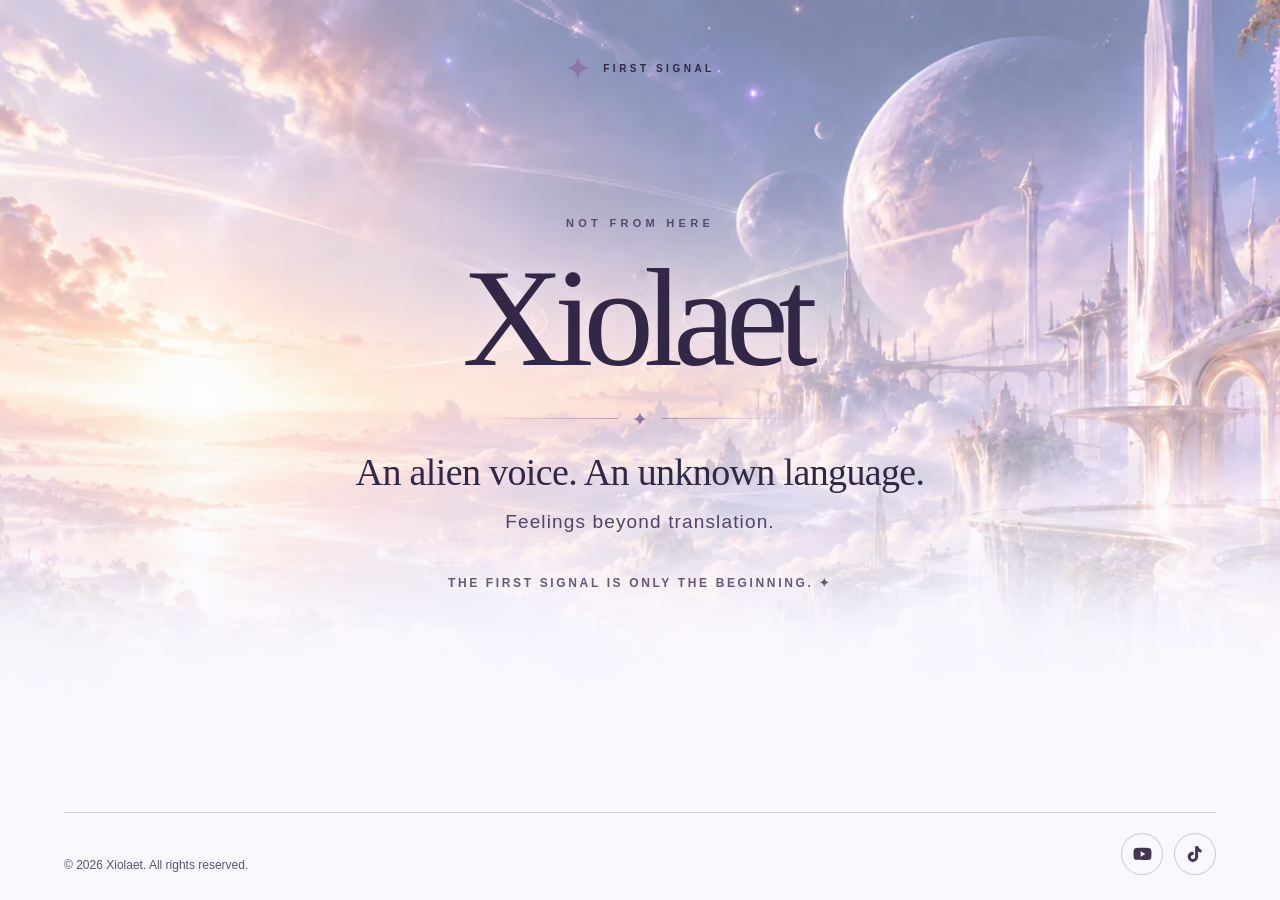
==== index.html @ f394c180 "splash" ====
<!doctype html>
<html lang="en">
<head>
  <meta charset="utf-8">
  <meta name="viewport" content="width=device-width, initial-scale=1">
  <meta name="theme-color" content="#faf8ff">
  <meta name="color-scheme" content="light">
  <meta name="robots" content="index,follow,max-image-preview:large">
  <title>Xiolaet — An Alien Voice. An Unknown Language.</title>
  <meta name="description" content="Xiolaet. An alien voice. An unknown language. Feelings beyond translation. The first signal is only the beginning.">
  <link rel="canonical" href="https://xiolaet.com/">
  <link rel="icon" href="./favicon.svg" type="image/svg+xml">
  <link rel="preload" href="./assets/xiolaet-atmosphere.webp" as="image" type="image/webp">
  <meta property="og:type" content="website">
  <meta property="og:locale" content="en_US">
  <meta property="og:site_name" content="Xiolaet">
  <meta property="og:title" content="Xiolaet — An Alien Voice. An Unknown Language.">
  <meta property="og:description" content="Feelings beyond translation. The first signal is only the beginning.">
  <meta property="og:url" content="https://xiolaet.com/">
  <meta property="og:image" content="https://xiolaet.com/assets/xiolaet-social-cover.jpg">
  <meta property="og:image:alt" content="Xiolaet name over an airy lavender and pearl sky">
  <meta name="twitter:card" content="summary_large_image">
  <meta name="twitter:title" content="Xiolaet — An Alien Voice. An Unknown Language.">
  <meta name="twitter:description" content="Feelings beyond translation. The first signal is only the beginning.">
  <meta name="twitter:image" content="https://xiolaet.com/assets/xiolaet-social-cover.jpg">
  <script type="application/ld+json">{"@context":"https://schema.org","@type":"WebSite","name":"Xiolaet","url":"https://xiolaet.com/","inLanguage":"en"}</script>
  <style>
    :root{--ink:#302844;--muted:#5c536e;--lilac:#a99acb;--pearl:#faf8ff;--line:rgba(78,63,109,.22)}
    *,*::before,*::after{box-sizing:border-box}
    html{min-height:100%;background:var(--pearl)}
    body{margin:0;min-height:100svh;color:var(--ink);background:var(--pearl);font-family:Inter,ui-sans-serif,-apple-system,BlinkMacSystemFont,"Segoe UI",sans-serif;-webkit-font-smoothing:antialiased}
    .atmosphere{position:fixed;z-index:0;inset:0;pointer-events:none;background-image:linear-gradient(180deg,rgba(250,248,255,.15) 0%,rgba(250,248,255,.12) 22%,rgba(250,248,255,.34) 45%,rgba(250,248,255,.88) 73%,#faf8ff 100%),url('./assets/xiolaet-atmosphere.webp');background-repeat:no-repeat;background-position:center,center 34%;background-size:cover;}
    .shell{isolation:isolate;position:relative;z-index:1;min-height:100svh;display:flex;flex-direction:column;padding:clamp(26px,4vw,58px) clamp(22px,5vw,82px) 25px}
    .top{display:flex;align-items:center;justify-content:center;min-height:34px}
    .seal{display:flex;align-items:center;gap:12px;color:var(--ink);font-size:10px;letter-spacing:.35em;text-transform:uppercase;font-weight:600}
    .seal svg{width:26px;height:26px;flex:none}
    main{flex:1;display:flex;align-items:center;justify-content:center;text-align:center;padding:36px 0 90px}
    .content{max-width:980px;transform:translateY(-2vh);animation:appear 1.3s both cubic-bezier(.2,.8,.2,1)}
    .eyebrow{margin:0 0 22px;font-weight:600;font-size:11px;letter-spacing:.39em;text-transform:uppercase;color:#55496e}
    h1{font-family:"Baskerville","Iowan Old Style","Palatino Linotype",Palatino,Georgia,serif;font-weight:400;font-size:clamp(70px,11vw,165px);letter-spacing:-.07em;line-height:.95;margin:0 0 27px;padding-right:.07em;color:#322746;text-shadow:0 2px 24px rgba(250,248,255,.45)}
    .rule{display:flex;justify-content:center;align-items:center;gap:15px;margin:0 auto 23px;color:#8d76a8}
    .rule::before,.rule::after{content:"";height:1px;width:clamp(54px,11vw,150px);background:linear-gradient(90deg,transparent,rgba(98,75,126,.44))}
    .rule::after{transform:rotate(180deg)}
    .rule svg{height:14px;width:14px}
    .lead{font-family:"Baskerville","Iowan Old Style",Georgia,serif;font-size:clamp(23px,3vw,38px);font-weight:400;line-height:1.25;letter-spacing:-.017em;margin:0 0 11px}
    .second{font-size:clamp(14px,1.6vw,19px);line-height:1.6;letter-spacing:.06em;margin:0;color:#504363}
    .soon{margin:39px 0 0;font-size:12px;letter-spacing:.22em;text-transform:uppercase;color:#655878;font-weight:600}
    .footer{display:flex;gap:16px;justify-content:space-between;align-items:end;color:var(--muted);font-size:12px;border-top:1px solid var(--line);padding:20px 0 0}
    .footer p{margin:0;line-height:1.6}
    .socials{display:flex;gap:11px;align-items:center}
    .socials a{display:inline-flex;align-items:center;justify-content:center;width:42px;height:42px;border-radius:50%;border:1px solid rgba(77,63,103,.27);background:rgba(250,248,255,.46);color:#453752;text-decoration:none;transition:background .2s ease,transform .2s ease,border-color .2s ease}
    .socials a:hover{background:#fff;transform:translateY(-3px);border-color:#8d76a8}
    .socials a:focus-visible{outline:3px solid #6f5ca0;outline-offset:4px}
    .socials svg{width:18px;height:18px;fill:currentColor}
    .socials .yt svg{width:19px}
    @keyframes appear{from{opacity:0;transform:translateY(calc(-2vh + 16px))}to{opacity:1;transform:translateY(-2vh)}}
    @media(max-width:650px){.shell{padding:23px 21px 25px}.atmosphere{background-position:center,54% 38%}.top{justify-content:center}.content{transform:translateY(-3vh)}main{padding:24px 0 35px}.eyebrow{font-size:10px;letter-spacing:.24em}.lead{max-width:340px;margin-left:auto;margin-right:auto}.second{max-width:300px;margin-left:auto;margin-right:auto}.footer{flex-direction:column;align-items:center;gap:18px;text-align:center}.footer p{font-size:11px}.soon{letter-spacing:.14em}}
    @media(max-width:370px){h1{font-size:64px}.seal{letter-spacing:.21em}}
    @media(prefers-reduced-motion:reduce){*,*::before,*::after{scroll-behavior:auto!important;animation:none!important;transition:none!important}.content{transform:none}}
  </style>
</head>
<body>
  <div class="atmosphere" aria-hidden="true"></div>
  <div class="shell">
    <header class="top">
      <div class="seal" aria-label="Xiolaet — first signal">
        <svg aria-hidden="true" viewBox="0 0 32 32" fill="none"><path d="M16 1C16.9 10 22 15 31 16c-9 1-14.1 6-15 15C15.1 22 10 17 1 16 10 15 15.1 10 16 1Z" fill="#8A77AA"/></svg>
        First signal
      </div>
    </header>
    <main id="main">
      <div class="content">
        <p class="eyebrow">Not from here</p>
        <h1>Xiolaet</h1>
        <div class="rule" aria-hidden="true">
          <svg viewBox="0 0 16 16" fill="none"><path d="M8 0c.5 4.5 3.5 7.5 8 8-4.5.5-7.5 3.5-8 8-.5-4.5-3.5-7.5-8-8C4.5 7.5 7.5 4.5 8 0Z" fill="currentColor"/></svg>
        </div>
        <p class="lead">An alien voice. An unknown language.</p>
        <p class="second">Feelings beyond translation.</p>
        <p class="soon">The first signal is only the beginning. ✦</p>
      </div>
    </main>
    <footer class="footer">
      <p>© <span id="year">2026</span> Xiolaet. All rights reserved.</p>
      <nav class="socials" aria-label="Official social profiles">
        <a class="yt" href="https://www.youtube.com/@xiolaet" rel="noopener noreferrer" target="_blank" aria-label="Xiolaet on YouTube" title="YouTube">
          <svg aria-hidden="true" viewBox="0 0 24 24"><path d="M23.5 6.3a3 3 0 0 0-2.1-2.1C19.5 3.7 12 3.7 12 3.7s-7.5 0-9.4.5A3 3 0 0 0 .5 6.3 31 31 0 0 0 0 12a31 31 0 0 0 .5 5.7 3 3 0 0 0 2.1 2.1c1.9.5 9.4.5 9.4.5s7.5 0 9.4-.5a3 3 0 0 0 2.1-2.1A31 31 0 0 0 24 12a31 31 0 0 0-.5-5.7ZM9.6 15.6V8.4l6.2 3.6-6.2 3.6Z"/></svg>
        </a>
        <a href="https://www.tiktok.com/@xiolaet_music" rel="noopener noreferrer" target="_blank" aria-label="Xiolaet on TikTok" title="TikTok">
          <svg aria-hidden="true" viewBox="0 0 24 24"><path d="M16.6 1.5c.2 2.6 1.7 4.2 4.1 4.4v4.1c-1.7.1-3.2-.4-4.5-1.3v6.4c0 4.6-3 7.4-7.1 7.4-3.9 0-6.8-2.9-6.8-6.7 0-4.4 3.8-7.2 8-6.6v4.2c-1.8-.5-3.8.5-3.8 2.5 0 1.7 1.2 2.8 2.8 2.8 1.7 0 2.8-1.2 2.8-3V1.5h4.5Z"/></svg>
        </a>
      </nav>
    </footer>
  </div>
  <script>document.getElementById('year').textContent = new Date().getFullYear();</script>
</body>
</html>
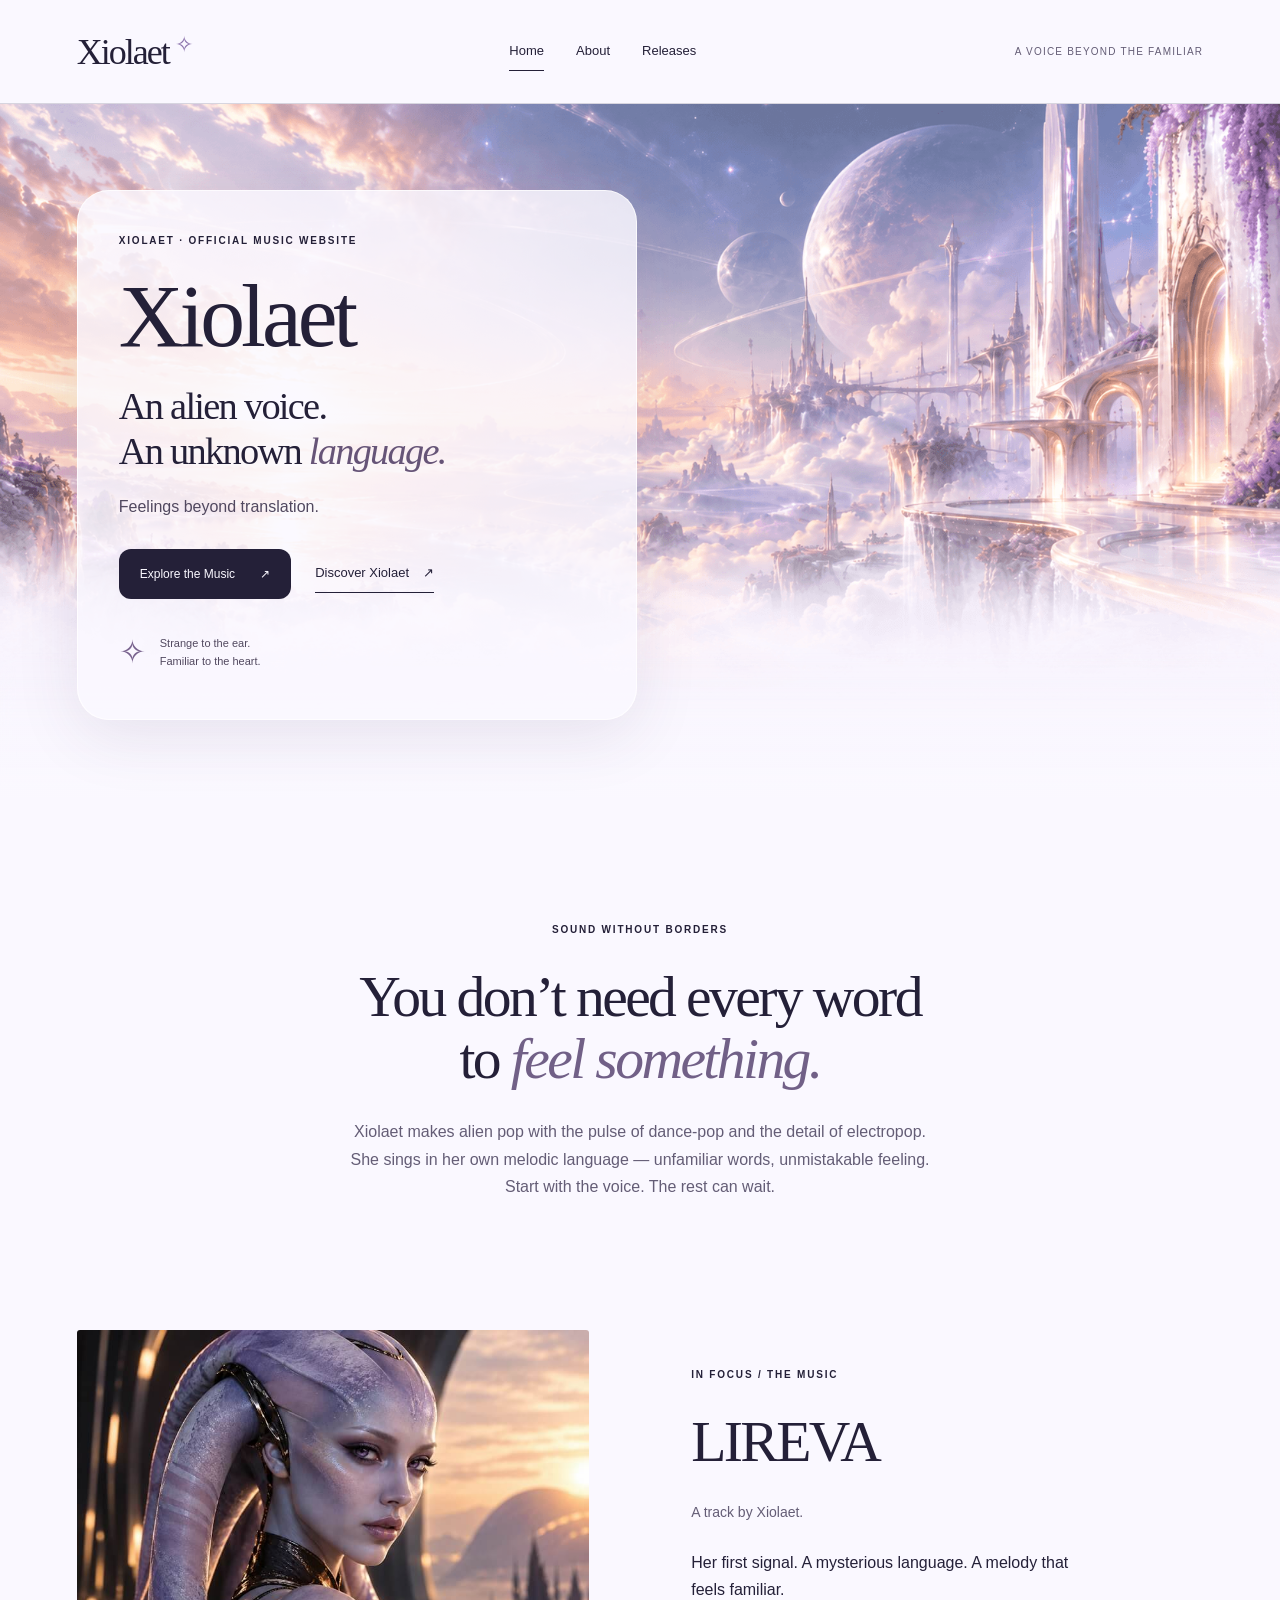
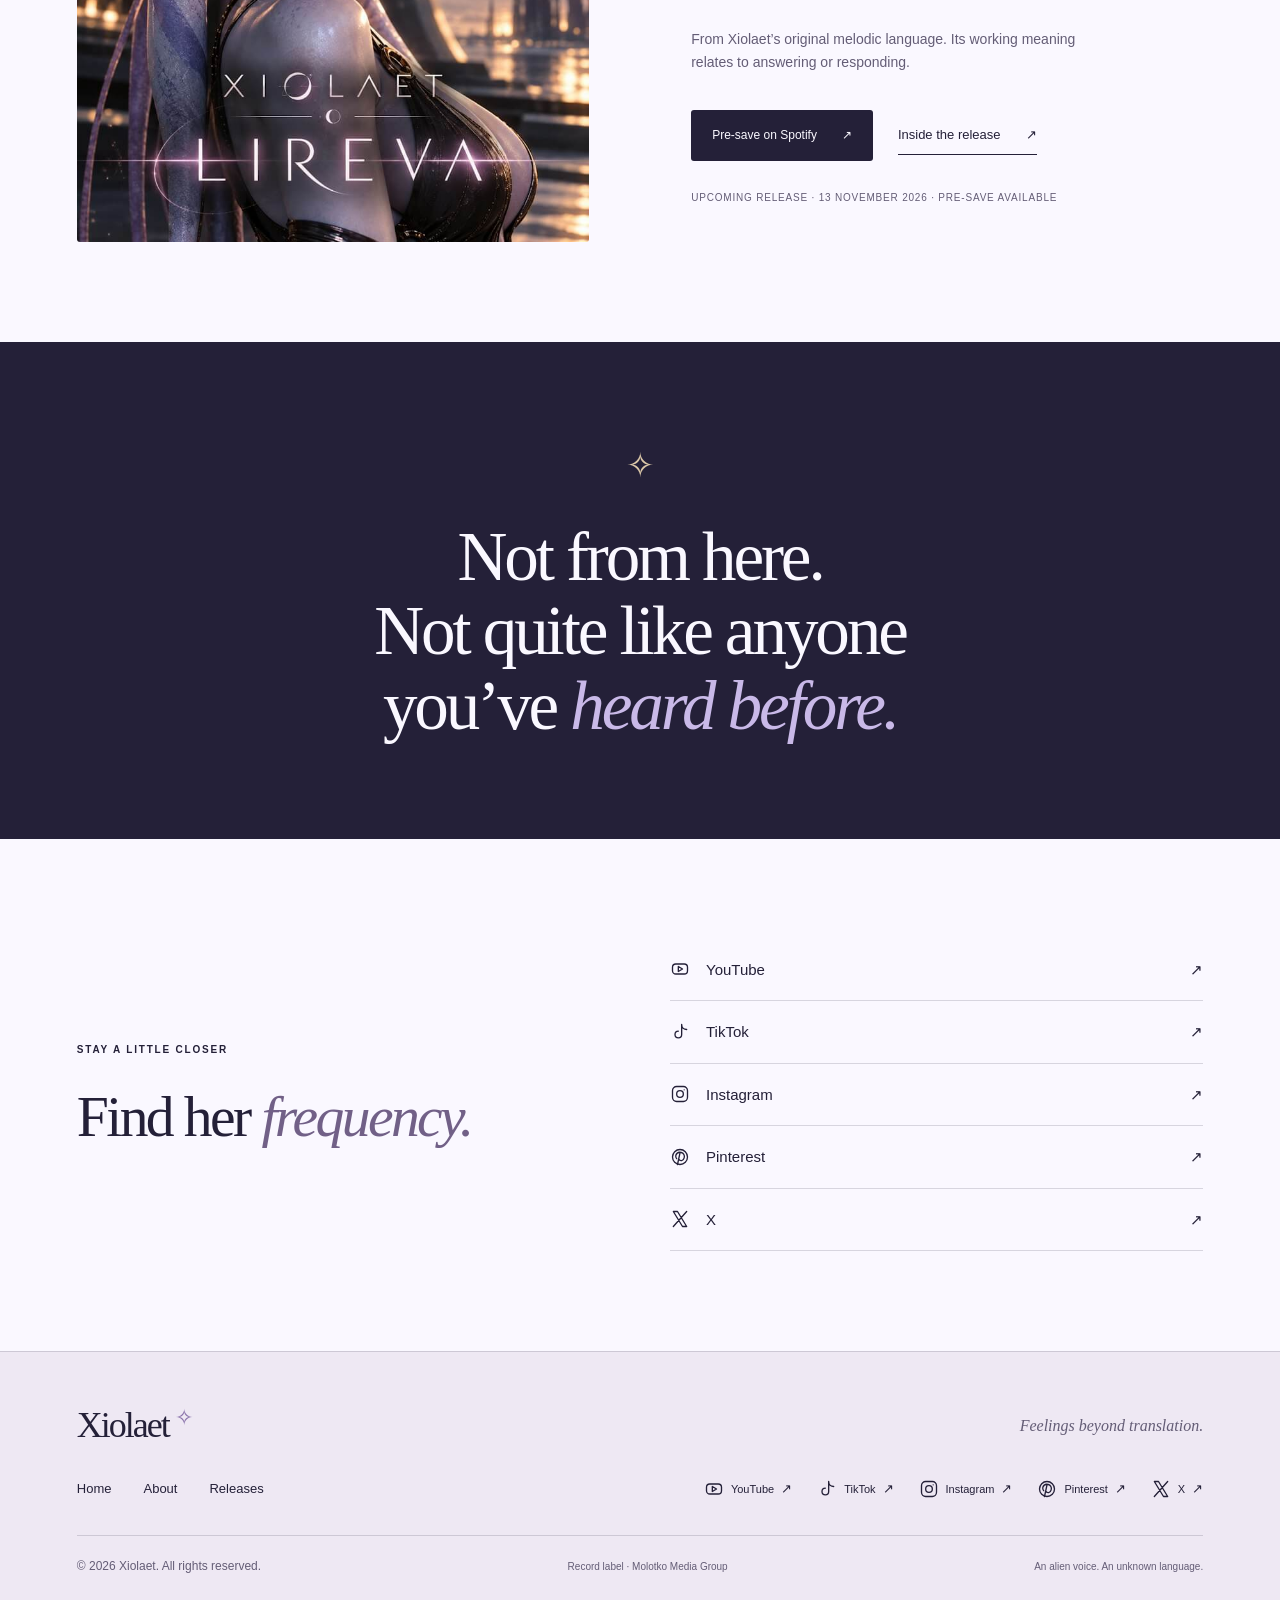
==== commit 5410c73b: "lireva release" ====
--- a/index.html
+++ b/index.html
@@ -1,97 +1,75 @@
 <!doctype html>
-<html lang="en">
-<head>
-  <meta charset="utf-8">
-  <meta name="viewport" content="width=device-width, initial-scale=1">
-  <meta name="theme-color" content="#faf8ff">
-  <meta name="color-scheme" content="light">
-  <meta name="robots" content="index,follow,max-image-preview:large">
-  <title>Xiolaet — An Alien Voice. An Unknown Language.</title>
-  <meta name="description" content="Xiolaet. An alien voice. An unknown language. Feelings beyond translation. The first signal is only the beginning.">
-  <link rel="canonical" href="https://xiolaet.com/">
-  <link rel="icon" href="./favicon.svg" type="image/svg+xml">
-  <link rel="preload" href="./assets/xiolaet-atmosphere.webp" as="image" type="image/webp">
-  <meta property="og:type" content="website">
-  <meta property="og:locale" content="en_US">
-  <meta property="og:site_name" content="Xiolaet">
-  <meta property="og:title" content="Xiolaet — An Alien Voice. An Unknown Language.">
-  <meta property="og:description" content="Feelings beyond translation. The first signal is only the beginning.">
-  <meta property="og:url" content="https://xiolaet.com/">
-  <meta property="og:image" content="https://xiolaet.com/assets/xiolaet-social-cover.jpg">
-  <meta property="og:image:alt" content="Xiolaet name over an airy lavender and pearl sky">
-  <meta name="twitter:card" content="summary_large_image">
-  <meta name="twitter:title" content="Xiolaet — An Alien Voice. An Unknown Language.">
-  <meta name="twitter:description" content="Feelings beyond translation. The first signal is only the beginning.">
-  <meta name="twitter:image" content="https://xiolaet.com/assets/xiolaet-social-cover.jpg">
-  <script type="application/ld+json">{"@context":"https://schema.org","@type":"WebSite","name":"Xiolaet","url":"https://xiolaet.com/","inLanguage":"en"}</script>
-  <style>
-    :root{--ink:#302844;--muted:#5c536e;--lilac:#a99acb;--pearl:#faf8ff;--line:rgba(78,63,109,.22)}
-    *,*::before,*::after{box-sizing:border-box}
-    html{min-height:100%;background:var(--pearl)}
-    body{margin:0;min-height:100svh;color:var(--ink);background:var(--pearl);font-family:Inter,ui-sans-serif,-apple-system,BlinkMacSystemFont,"Segoe UI",sans-serif;-webkit-font-smoothing:antialiased}
-    .atmosphere{position:fixed;z-index:0;inset:0;pointer-events:none;background-image:linear-gradient(180deg,rgba(250,248,255,.15) 0%,rgba(250,248,255,.12) 22%,rgba(250,248,255,.34) 45%,rgba(250,248,255,.88) 73%,#faf8ff 100%),url('./assets/xiolaet-atmosphere.webp');background-repeat:no-repeat;background-position:center,center 34%;background-size:cover;}
-    .shell{isolation:isolate;position:relative;z-index:1;min-height:100svh;display:flex;flex-direction:column;padding:clamp(26px,4vw,58px) clamp(22px,5vw,82px) 25px}
-    .top{display:flex;align-items:center;justify-content:center;min-height:34px}
-    .seal{display:flex;align-items:center;gap:12px;color:var(--ink);font-size:10px;letter-spacing:.35em;text-transform:uppercase;font-weight:600}
-    .seal svg{width:26px;height:26px;flex:none}
-    main{flex:1;display:flex;align-items:center;justify-content:center;text-align:center;padding:36px 0 90px}
-    .content{max-width:980px;transform:translateY(-2vh);animation:appear 1.3s both cubic-bezier(.2,.8,.2,1)}
-    .eyebrow{margin:0 0 22px;font-weight:600;font-size:11px;letter-spacing:.39em;text-transform:uppercase;color:#55496e}
-    h1{font-family:"Baskerville","Iowan Old Style","Palatino Linotype",Palatino,Georgia,serif;font-weight:400;font-size:clamp(70px,11vw,165px);letter-spacing:-.07em;line-height:.95;margin:0 0 27px;padding-right:.07em;color:#322746;text-shadow:0 2px 24px rgba(250,248,255,.45)}
-    .rule{display:flex;justify-content:center;align-items:center;gap:15px;margin:0 auto 23px;color:#8d76a8}
-    .rule::before,.rule::after{content:"";height:1px;width:clamp(54px,11vw,150px);background:linear-gradient(90deg,transparent,rgba(98,75,126,.44))}
-    .rule::after{transform:rotate(180deg)}
-    .rule svg{height:14px;width:14px}
-    .lead{font-family:"Baskerville","Iowan Old Style",Georgia,serif;font-size:clamp(23px,3vw,38px);font-weight:400;line-height:1.25;letter-spacing:-.017em;margin:0 0 11px}
-    .second{font-size:clamp(14px,1.6vw,19px);line-height:1.6;letter-spacing:.06em;margin:0;color:#504363}
-    .soon{margin:39px 0 0;font-size:12px;letter-spacing:.22em;text-transform:uppercase;color:#655878;font-weight:600}
-    .footer{display:flex;gap:16px;justify-content:space-between;align-items:end;color:var(--muted);font-size:12px;border-top:1px solid var(--line);padding:20px 0 0}
-    .footer p{margin:0;line-height:1.6}
-    .socials{display:flex;gap:11px;align-items:center}
-    .socials a{display:inline-flex;align-items:center;justify-content:center;width:42px;height:42px;border-radius:50%;border:1px solid rgba(77,63,103,.27);background:rgba(250,248,255,.46);color:#453752;text-decoration:none;transition:background .2s ease,transform .2s ease,border-color .2s ease}
-    .socials a:hover{background:#fff;transform:translateY(-3px);border-color:#8d76a8}
-    .socials a:focus-visible{outline:3px solid #6f5ca0;outline-offset:4px}
-    .socials svg{width:18px;height:18px;fill:currentColor}
-    .socials .yt svg{width:19px}
-    @keyframes appear{from{opacity:0;transform:translateY(calc(-2vh + 16px))}to{opacity:1;transform:translateY(-2vh)}}
-    @media(max-width:650px){.shell{padding:23px 21px 25px}.atmosphere{background-position:center,54% 38%}.top{justify-content:center}.content{transform:translateY(-3vh)}main{padding:24px 0 35px}.eyebrow{font-size:10px;letter-spacing:.24em}.lead{max-width:340px;margin-left:auto;margin-right:auto}.second{max-width:300px;margin-left:auto;margin-right:auto}.footer{flex-direction:column;align-items:center;gap:18px;text-align:center}.footer p{font-size:11px}.soon{letter-spacing:.14em}}
-    @media(max-width:370px){h1{font-size:64px}.seal{letter-spacing:.21em}}
-    @media(prefers-reduced-motion:reduce){*,*::before,*::after{scroll-behavior:auto!important;animation:none!important;transition:none!important}.content{transform:none}}
-  </style>
-</head>
-<body>
-  <div class="atmosphere" aria-hidden="true"></div>
-  <div class="shell">
-    <header class="top">
-      <div class="seal" aria-label="Xiolaet — first signal">
-        <svg aria-hidden="true" viewBox="0 0 32 32" fill="none"><path d="M16 1C16.9 10 22 15 31 16c-9 1-14.1 6-15 15C15.1 22 10 17 1 16 10 15 15.1 10 16 1Z" fill="#8A77AA"/></svg>
-        First signal
-      </div>
-    </header>
-    <main id="main">
-      <div class="content">
-        <p class="eyebrow">Not from here</p>
-        <h1>Xiolaet</h1>
-        <div class="rule" aria-hidden="true">
-          <svg viewBox="0 0 16 16" fill="none"><path d="M8 0c.5 4.5 3.5 7.5 8 8-4.5.5-7.5 3.5-8 8-.5-4.5-3.5-7.5-8-8C4.5 7.5 7.5 4.5 8 0Z" fill="currentColor"/></svg>
-        </div>
-        <p class="lead">An alien voice. An unknown language.</p>
-        <p class="second">Feelings beyond translation.</p>
-        <p class="soon">The first signal is only the beginning. ✦</p>
-      </div>
-    </main>
-    <footer class="footer">
-      <p>© <span id="year">2026</span> Xiolaet. All rights reserved.</p>
-      <nav class="socials" aria-label="Official social profiles">
-        <a class="yt" href="https://www.youtube.com/@xiolaet" rel="noopener noreferrer" target="_blank" aria-label="Xiolaet on YouTube" title="YouTube">
-          <svg aria-hidden="true" viewBox="0 0 24 24"><path d="M23.5 6.3a3 3 0 0 0-2.1-2.1C19.5 3.7 12 3.7 12 3.7s-7.5 0-9.4.5A3 3 0 0 0 .5 6.3 31 31 0 0 0 0 12a31 31 0 0 0 .5 5.7 3 3 0 0 0 2.1 2.1c1.9.5 9.4.5 9.4.5s7.5 0 9.4-.5a3 3 0 0 0 2.1-2.1A31 31 0 0 0 24 12a31 31 0 0 0-.5-5.7ZM9.6 15.6V8.4l6.2 3.6-6.2 3.6Z"/></svg>
-        </a>
-        <a href="https://www.tiktok.com/@xiolaet_music" rel="noopener noreferrer" target="_blank" aria-label="Xiolaet on TikTok" title="TikTok">
-          <svg aria-hidden="true" viewBox="0 0 24 24"><path d="M16.6 1.5c.2 2.6 1.7 4.2 4.1 4.4v4.1c-1.7.1-3.2-.4-4.5-1.3v6.4c0 4.6-3 7.4-7.1 7.4-3.9 0-6.8-2.9-6.8-6.7 0-4.4 3.8-7.2 8-6.6v4.2c-1.8-.5-3.8.5-3.8 2.5 0 1.7 1.2 2.8 2.8 2.8 1.7 0 2.8-1.2 2.8-3V1.5h4.5Z"/></svg>
-        </a>
-      </nav>
-    </footer>
-  </div>
-  <script>document.getElementById('year').textContent = new Date().getFullYear();</script>
-</body>
-</html>
+<html lang="en"><head>
+<meta charset="utf-8">
+<meta name="viewport" content="width=device-width, initial-scale=1"><title>Xiolaet — Official Music Website</title>
+<meta name="description" content="Discover Xiolaet’s music and original melodic language. LIREVA arrives on 13 November 2026 — explore the official artwork and pre-save on Spotify.">
+<meta name="robots" content="noindex, nofollow">
+<meta name="theme-color" content="#FAF8FF">
+<meta property="og:type" content="website">
+<meta property="og:title" content="Xiolaet — Official Music Website">
+<meta property="og:description" content="Discover Xiolaet’s music and original melodic language. LIREVA arrives on 13 November 2026 — explore the official artwork and pre-save on Spotify.">
+<meta property="og:site_name" content="Xiolaet">
+<meta name="twitter:card" content="summary">
+<meta name="twitter:title" content="Xiolaet — Official Music Website">
+<meta name="twitter:description" content="Discover Xiolaet’s music and original melodic language. LIREVA arrives on 13 November 2026 — explore the official artwork and pre-save on Spotify."><!-- Add absolute canonical, og:url and social image URLs when the production domain is confirmed. -->
+<link rel="icon" href="/favicon.svg" type="image/svg+xml">
+<link rel="preload" as="image" href="/assets/images/hero.png" fetchpriority="high">
+<link rel="stylesheet" href="/assets/css/styles.css">
+<script src="/assets/js/main.js" defer></script>
+<script type="application/ld+json">
+{
+  "@context": "https://schema.org",
+  "@graph": [
+    {
+      "@type": "WebSite",
+      "@id": "/#website",
+      "name": "Xiolaet",
+      "url": "/",
+      "inLanguage": "en",
+      "about": {
+        "@id": "/#artist"
+      }
+    },
+    {
+      "@type": "Person",
+      "@id": "/#artist",
+      "name": "Xiolaet",
+      "description": "Xiolaet is an alien pop artist whose music brings together electropop, dance-pop and an original melodic language.",
+      "url": "/about/",
+      "sameAs": [
+        "https://www.youtube.com/@xiolaet",
+        "https://www.tiktok.com/@xiolaet_music",
+        "https://www.instagram.com/xiolaet.music/",
+        "https://www.pinterest.com/xiolaet/",
+        "https://x.com/xiolaet"
+      ]
+    },
+    {
+      "@type": "WebPage",
+      "@id": "/#webpage",
+      "url": "/",
+      "name": "Xiolaet — Official Music Website",
+      "description": "Discover Xiolaet’s music and original melodic language. LIREVA arrives on 13 November 2026 — explore the official artwork and pre-save on Spotify.",
+      "inLanguage": "en",
+      "isPartOf": {
+        "@id": "/#website"
+      },
+      "about": {
+        "@id": "/#artist"
+      },
+      "mentions": {
+        "@type": "Thing",
+        "@id": "/releases/lireva/#track",
+        "name": "LIREVA",
+        "description": "LIREVA, Xiolaet’s first signal, is scheduled for release on 13 November 2026. Official cover artwork is available and Spotify pre-save is open through DistroKid.",
+        "url": "/releases/lireva/",
+        "image": "/assets/images/lireva.jpg",
+        "subjectOf": {
+          "@id": "/releases/lireva/#webpage"
+        }
+      },
+      "relatedLink": "https://distrokid.com/hyperfollow/xiolaet/lireva"
+    }
+  ]
+}
+</script></head><body><a class="skip" href="#main">Skip to content</a><header class="site-header"><a class="wordmark" href="/" aria-label="Xiolaet home">Xiolaet<span aria-hidden="true">✧</span></a><button class="menu-toggle" aria-controls="navigation" aria-expanded="false" hidden>Menu <span aria-hidden="true">＋</span></button><nav id="navigation" aria-label="Main navigation"><a href="/" aria-current="page">Home</a><a href="/about/">About</a><a href="/releases/">Releases</a></nav><span class="header-note">A voice beyond the familiar</span></header><main id="main"><section class="hero" aria-labelledby="hero-title"><div class="hero-copy"><p class="eyebrow">Xiolaet · Official music website</p><h1 id="hero-title">Xiolaet</h1><h2>An alien voice.<br>An unknown <em>language.</em></h2><p class="hero-sub">Feelings beyond translation.</p><div class="actions"><a class="button" href="/releases/">Explore the Music <span aria-hidden="true">↗</span></a><a class="text-link" href="/about/">Discover Xiolaet <span aria-hidden="true">↗</span></a></div><div class="hero-caption"><span class="tiny-star" aria-hidden="true">✧</span><span>Strange to the ear.<br>Familiar to the heart.</span></div></div></section><section class="intro section reveal"><p class="eyebrow">Sound without borders</p><h2>You don’t need every word<br>to <em>feel something.</em></h2><p>Xiolaet makes alien pop with the pulse of dance-pop and the detail of electropop. She sings in her own melodic language — unfamiliar words, unmistakable feeling. Start with the voice. The rest can wait.</p></section><section class="featured section reveal"><a class="art-link" href="/releases/lireva/" aria-label="Explore LIREVA"><img class="release-artwork" src="/assets/images/lireva.jpg" width="800" height="800" alt="Official LIREVA cover artwork featuring Xiolaet against a sunset skyline" loading="lazy"></a><div class="feature-copy"><p class="eyebrow">In focus / The music</p><h2>LIREVA</h2><p class="muted">A track by Xiolaet.</p><p>Her first signal. A mysterious language. A melody that feels familiar.</p><p class="muted">From Xiolaet’s original melodic language. Its working meaning relates to answering or responding.</p><div class="actions"><a class="button" href="https://distrokid.com/hyperfollow/xiolaet/lireva" target="_blank" rel="noopener noreferrer" aria-label="Pre-save LIREVA on Spotify via DistroKid (opens in a new tab)">Pre-save on Spotify <span aria-hidden="true">↗</span></a><a class="text-link" href="/releases/lireva/">Inside the release <span>↗</span></a></div><span class="status">Upcoming release · <time datetime="2026-11-13">13 November 2026</time> · Pre-save available</span></div></section><section class="statement reveal"><span aria-hidden="true">✧</span><h2>Not from here.<br>Not quite like anyone<br>you’ve <em>heard before.</em></h2></section><section class="discovery section reveal"><div><p class="eyebrow">Stay a little closer</p><h2>Find her <em>frequency.</em></h2></div><div class="discovery-links"><a href="https://www.youtube.com/@xiolaet" target="_blank" rel="noopener noreferrer" aria-label="Xiolaet on YouTube (opens in a new tab)"><img src="/assets/icons/youtube.svg" width="20" height="20" alt="">YouTube<span aria-hidden="true">↗</span></a><a href="https://www.tiktok.com/@xiolaet_music" target="_blank" rel="noopener noreferrer" aria-label="Xiolaet on TikTok (opens in a new tab)"><img src="/assets/icons/tiktok.svg" width="20" height="20" alt="">TikTok<span aria-hidden="true">↗</span></a><a href="https://www.instagram.com/xiolaet.music/" target="_blank" rel="noopener noreferrer" aria-label="Xiolaet on Instagram (opens in a new tab)"><img src="/assets/icons/instagram.svg" width="20" height="20" alt="">Instagram<span aria-hidden="true">↗</span></a><a href="https://www.pinterest.com/xiolaet/" target="_blank" rel="noopener noreferrer" aria-label="Xiolaet on Pinterest (opens in a new tab)"><img src="/assets/icons/pinterest.svg" width="20" height="20" alt="">Pinterest<span aria-hidden="true">↗</span></a><a href="https://x.com/xiolaet" target="_blank" rel="noopener noreferrer" aria-label="Xiolaet on X (opens in a new tab)"><img src="/assets/icons/x.svg" width="20" height="20" alt="">X<span aria-hidden="true">↗</span></a></div></section></main><footer><div class="footer-top"><a class="wordmark" href="/">Xiolaet<span aria-hidden="true">✧</span></a><p>Feelings beyond translation.</p></div><div class="footer-middle"><nav aria-label="Footer navigation"><a href="/" aria-current="page">Home</a><a href="/about/">About</a><a href="/releases/">Releases</a></nav><div class="social-links"><a href="https://www.youtube.com/@xiolaet" target="_blank" rel="noopener noreferrer" aria-label="Xiolaet on YouTube (opens in a new tab)"><img src="/assets/icons/youtube.svg" width="20" height="20" alt="">YouTube<span aria-hidden="true">↗</span></a><a href="https://www.tiktok.com/@xiolaet_music" target="_blank" rel="noopener noreferrer" aria-label="Xiolaet on TikTok (opens in a new tab)"><img src="/assets/icons/tiktok.svg" width="20" height="20" alt="">TikTok<span aria-hidden="true">↗</span></a><a href="https://www.instagram.com/xiolaet.music/" target="_blank" rel="noopener noreferrer" aria-label="Xiolaet on Instagram (opens in a new tab)"><img src="/assets/icons/instagram.svg" width="20" height="20" alt="">Instagram<span aria-hidden="true">↗</span></a><a href="https://www.pinterest.com/xiolaet/" target="_blank" rel="noopener noreferrer" aria-label="Xiolaet on Pinterest (opens in a new tab)"><img src="/assets/icons/pinterest.svg" width="20" height="20" alt="">Pinterest<span aria-hidden="true">↗</span></a><a href="https://x.com/xiolaet" target="_blank" rel="noopener noreferrer" aria-label="Xiolaet on X (opens in a new tab)"><img src="/assets/icons/x.svg" width="20" height="20" alt="">X<span aria-hidden="true">↗</span></a></div></div><div class="footer-bottom"><small>© 2026 Xiolaet. All rights reserved.</small><span class="label-credit">Record label · Molotko Media Group</span><span>An alien voice. An unknown language.</span></div></footer></body></html>
--- a/assets/css/styles.css
+++ b/assets/css/styles.css
@@ -0,0 +1,68 @@
+:root{--pearl:#faf8ff;--lavender:#c9b9e8;--blush:#f2e6f2;--lilac:#a99acb;--ink:#242038;--muted:#645d76;--cobalt:#7386cb;--champagne:#dcc8a9;--serif:Georgia,'Times New Roman',serif;--sans:'Helvetica Neue',Arial,sans-serif;--space:clamp(24px,6vw,100px);--radius:3px;--line:rgba(36,32,56,.16)}
+*{box-sizing:border-box}html{scroll-behavior:smooth;scroll-padding-top:30px}body{margin:0;background:var(--pearl);color:var(--ink);font-family:var(--sans);font-size:16px;line-height:1.7}a{color:inherit;text-decoration:none}a,button{-webkit-tap-highlight-color:transparent}a:focus-visible,button:focus-visible{outline:3px solid #62428e;outline-offset:6px}img{display:block;max-width:100%;height:auto}button{font:inherit}p{margin:0 0 24px}h1,h2,h3{font-family:var(--serif);font-weight:400;line-height:1.08;letter-spacing:-.045em;margin:0 0 28px}h1{font-size:clamp(52px,7vw,106px)}h2{font-size:clamp(36px,4.5vw,68px)}em{font-weight:400;color:#716087}small{font-size:12px}::selection{background:var(--lavender)}.skip{position:fixed;top:-100px;left:15px;background:var(--ink);color:white;padding:12px;z-index:20}.skip:focus{top:10px}.site-header{height:104px;padding:0 var(--space);display:flex;align-items:center;justify-content:space-between;border-bottom:1px solid var(--line);gap:25px}.wordmark{font-family:var(--serif);font-size:36px;line-height:1;letter-spacing:-2px;white-space:nowrap}.wordmark span{font-size:22px;display:inline-block;vertical-align:top;margin-left:6px;color:#8a72ab}.site-header nav,footer nav{display:flex;gap:32px;font-size:13px}.site-header nav a{padding:10px 0;position:relative}.site-header nav a[aria-current=page]:after{content:'';position:absolute;bottom:2px;left:0;right:0;height:1px;background:var(--ink)}.header-note{font-size:10px;letter-spacing:.12em;text-transform:uppercase;color:var(--muted)}.eyebrow{font-size:10px;letter-spacing:.18em;text-transform:uppercase;font-weight:600;margin-bottom:28px}.actions{display:flex;gap:25px;align-items:center;flex-wrap:wrap;margin-top:35px}.button{background:var(--ink);color:var(--pearl);padding:15px 21px;font-size:12px;display:inline-flex;gap:25px;border-radius:var(--radius);transition:background .2s,transform .2s}.button:hover{background:#4c3d64;transform:translateY(-2px)}.text-link{font-size:13px;display:inline-flex;align-items:center;gap:25px;border-bottom:1px solid var(--ink);padding:8px 0;transition:gap .2s}.text-link:hover{gap:35px}.tiny-star{font-size:40px;color:#9380b5}.section{padding:100px var(--space);max-width:1700px;margin:auto}.intro{text-align:center;max-width:1000px;padding-top:115px;padding-bottom:110px}.intro p:last-child{max-width:590px;margin:0 auto;color:var(--muted)}.featured{display:grid;grid-template-columns:1fr 1fr;gap:clamp(30px,8vw,130px);align-items:center;padding-top:20px}.cover{aspect-ratio:1;background:radial-gradient(ellipse at 60% 35%,#faf4ec 0,transparent 42%),linear-gradient(135deg,#d0c3e7,#ede5f2 50%,#b6b5d3);position:relative;overflow:hidden;display:flex;align-items:center;justify-content:center;isolation:isolate;border:1px solid #ddd2e6}.cover-top{position:absolute;top:7%;left:7%;right:7%;display:flex;justify-content:space-between;font-family:var(--serif);font-size:clamp(14px,2vw,24px)}.cover-top span{font-family:var(--sans);font-size:9px;letter-spacing:.15em;padding-top:7px}.orbit{width:53%;height:65%;border-radius:50%;border:1px solid #faf8ff;box-shadow:inset 18px 2px 30px #ffffff90,15px 10px 40px #8b7da54d;transform:rotate(35deg);position:absolute;z-index:-1}.orbit:after{content:'';position:absolute;inset:10%;border-radius:50%;border:1px solid #ffffff80}.cover-title{font-size:clamp(36px,6vw,90px);font-family:var(--serif);letter-spacing:.07em;color:#453a59}.cover-note{position:absolute;bottom:7%;left:5%;right:5%;text-align:center;font-size:9px;letter-spacing:.04em;color:#51465f}.art-link{display:block}.art-link .cover{transition:filter .4s,transform .4s}.art-link:hover .cover{filter:brightness(1.04);transform:translateY(-4px)}.feature-copy p{max-width:400px}.muted{color:var(--muted);font-size:14px}.status{display:block;font-size:10px;letter-spacing:.08em;text-transform:uppercase;color:var(--muted);margin-top:28px}.statement{padding:95px 24px;background:var(--ink);color:var(--pearl);text-align:center}.statement>span{color:var(--champagne);font-size:34px;display:inline-block;margin-bottom:25px;animation:float 6s ease-in-out infinite}.statement h2{font-size:clamp(40px,5.4vw,80px);margin:0}.statement em{color:var(--lavender)}.discovery{display:grid;grid-template-columns:1fr 1fr;gap:60px;align-items:center}.discovery h2{margin:0}.discovery-links a{display:flex;align-items:center;gap:16px;padding:18px 0;border-bottom:1px solid var(--line);font-size:15px}.discovery-links a span{margin-left:auto}.discovery-links a:hover{color:#755391}.page-heading{padding:85px var(--space) 40px;max-width:1700px;margin:auto}.page-heading>p:last-child{color:var(--muted)}.about-grid{display:grid;grid-template-columns:1fr 1fr;gap:8vw;padding-top:25px;align-items:start}.about-image .portrait{width:100%;max-height:850px;object-fit:cover}.photo-note{font-size:11px;color:var(--muted);margin-top:15px}.editorial{padding-top:18px}.editorial h2{font-size:clamp(32px,3.5vw,52px)}.editorial p{color:var(--muted)}.editorial .eyebrow{color:var(--ink)}.editorial h2:not(:first-child){margin-top:30px}.future{background:#eee7f5;text-align:center;max-width:none}.future p:last-child{margin:0}.catalog{padding-top:15px;display:grid;grid-template-columns:1fr 1fr;gap:8vw;align-items:center}.release-title{display:flex;justify-content:space-between;align-items:center;margin-top:25px}.release-title h2{font-size:36px;margin:0}.release-card>p{margin:10px 0}.catalog-note{text-align:center;padding:50px 15px}.catalog-note>span{font-size:60px;color:#a99acb}.catalog-note p{font-family:var(--serif);font-size:42px;line-height:1.2;margin:25px 0}.catalog-note small{color:var(--muted)}.breadcrumbs{display:flex;gap:16px;font-size:11px;padding:35px var(--space) 0}.breadcrumbs a:hover{text-decoration:underline}.release-hero{display:grid;grid-template-columns:1fr 1fr;gap:7vw;padding-top:45px;align-items:center}.release-intro h1{font-size:clamp(55px,7vw,100px)}.lead{font-family:var(--serif);font-size:34px;line-height:1.2}.release-intro>p:not(.eyebrow):not(.lead){color:var(--muted)}dl{font-size:12px;margin-top:35px}dl>div{display:grid;grid-template-columns:40% 60%;padding:12px 0;border-top:1px solid var(--line)}dt{color:var(--muted)}dd{margin:0}dd a{text-decoration:underline}.track-details{padding-top:0}.detail-row{display:grid;grid-template-columns:1fr 2fr;gap:35px;padding:50px 0;border-top:1px solid var(--line)}.detail-row h2{font-size:38px}.detail-row p{max-width:580px}.draft{color:var(--muted);font-size:13px}.back-link{margin-top:15px}footer{padding:55px var(--space) 25px;background:#eee8f3;border-top:1px solid var(--line)}.footer-top,.footer-middle,.footer-bottom{display:flex;justify-content:space-between;align-items:center;gap:25px}.footer-top{margin-bottom:35px}.footer-top p{font-family:var(--serif);font-style:italic;margin:0;color:var(--muted)}.social-links{display:flex;gap:25px}.social-links a{font-size:11px;display:flex;align-items:center;gap:7px}.social-links a span{font-size:13px}.footer-bottom{border-top:1px solid var(--line);margin-top:35px;padding-top:20px;font-size:10px;color:var(--muted)}.menu-toggle{background:none;border:1px solid var(--line);padding:7px 12px;color:var(--ink);font-size:12px}.reveal.is-pending{opacity:0;transform:translateY(18px)}.reveal{transition:opacity .7s,transform .7s}@keyframes float{50%{transform:translateY(-7px)}}
+@media(min-width:1700px){.site-header,footer{padding-left:max(var(--space),calc((100vw - 1500px)/2));padding-right:max(var(--space),calc((100vw - 1500px)/2))}}
+@media(max-width:1000px){.header-note{display:none}.actions{gap:12px}.footer-middle{align-items:flex-start;flex-wrap:wrap}.social-links{flex-wrap:wrap}}
+@media(max-width:720px){.site-header{height:auto;min-height:82px;flex-wrap:wrap;padding-top:20px;padding-bottom:20px;gap:18px}.wordmark{font-size:32px}.site-header nav{width:100%;justify-content:space-between;gap:15px}.js-nav .menu-toggle{display:block}.js-nav #navigation:not(.is-open){display:none}.section{padding:65px var(--space)}.intro{padding-top:70px}.featured,.about-grid,.catalog,.release-hero,.discovery{grid-template-columns:1fr;gap:35px}.featured{padding-top:0}.feature-copy h2{font-size:55px}.statement{padding:65px 24px}.page-heading{padding-top:55px;padding-bottom:30px}.page-heading h1{font-size:48px}.about-grid{padding-top:0}.editorial{padding:0}.catalog{padding-top:0}.catalog-note{padding:20px 0}.cover-title{font-size:clamp(42px,12vw,80px)}.release-hero{padding-top:30px}.release-intro h1{font-size:65px}.detail-row{grid-template-columns:1fr;gap:8px;padding:35px 0}.detail-row .eyebrow{margin-bottom:10px}.track-details{padding-top:0}.footer-top,.footer-middle,.footer-bottom{align-items:flex-start;flex-direction:column;gap:22px}.social-links{gap:18px}footer nav{gap:25px}.footer-top{margin-bottom:25px}.footer-bottom{gap:8px}.cover-note{font-size:8px}.discovery{gap:20px}}
+@media(prefers-reduced-motion:reduce){html{scroll-behavior:auto}*,*:before,*:after{animation:none!important;transition:none!important}.reveal.is-pending{opacity:1;transform:none}}
+/* The menu toggle is only relevant to the compact navigation. */
+@media(min-width:721px){.menu-toggle{display:none}}
+.artist-facts{padding-top:0;max-width:1100px}.artist-facts dl{font-size:15px}.artist-facts dl>div{gap:24px;grid-template-columns:minmax(0,1fr) minmax(0,1.6fr);padding:20px 0}.artist-facts dt{color:var(--ink)}.artist-facts dd{color:var(--muted)}
+@media(max-width:720px){.artist-facts dl>div{grid-template-columns:1fr;gap:8px}}
+
+/* Full-width landscape hero; the translucent panel keeps the scene visible. */
+.hero{
+  --hero-radius:32px;
+  position:relative;isolation:isolate;
+  width:100%;max-width:none;margin:0;
+  min-height:clamp(680px,78svh,960px);
+  display:flex;align-items:center;
+  padding:clamp(40px,5vw,80px) var(--space);
+  background-color:var(--pearl);
+  background-image:url('/assets/images/hero.png');
+  background-size:cover;background-position:center;background-repeat:no-repeat;
+}
+/* Fade the blurred bottom edge into the exact page background. */
+.hero::after{
+  content:"";position:absolute;inset:auto 0 0;
+  height:clamp(100px,12vw,180px);
+  pointer-events:none;z-index:0;
+  -webkit-backdrop-filter:blur(7px);
+  backdrop-filter:blur(7px);
+  background:linear-gradient(to bottom,rgba(250,248,255,0),rgba(250,248,255,.55) 45%,var(--pearl) 95%);
+  -webkit-mask-image:linear-gradient(to bottom,transparent,#000 45%);
+  mask-image:linear-gradient(to bottom,transparent,#000 45%);
+}
+.hero-copy{
+  position:relative;z-index:1;
+  width:min(100%,560px);min-width:0;
+  padding:clamp(28px,3.2vw,48px);
+  border:1px solid rgba(255,255,255,.76);
+  border-radius:var(--hero-radius);
+  background:rgba(250,248,255,.82);
+  box-shadow:0 16px 64px rgba(64,49,87,.10);
+}
+.hero .eyebrow{margin-bottom:22px}
+.hero h1{font-size:clamp(76px,7vw,112px);margin-bottom:24px;line-height:1}
+.hero h2{font-size:clamp(34px,3vw,46px);line-height:1.16;margin-bottom:20px}
+.hero h2 em{color:#665477}
+.hero-sub{color:#51485f;font-size:16px;margin-bottom:0}
+.hero .actions{margin-top:28px;gap:16px 24px}
+.hero .button{border-radius:12px}
+.hero .text-link{gap:14px}
+.hero .text-link:hover{gap:20px}
+.hero-caption{display:flex;align-items:center;gap:14px;margin-top:28px;color:#51485f;font-size:11px;line-height:1.6}
+.hero-caption .tiny-star{font-size:32px;color:#78628e}
+@media(min-width:1700px){.hero{padding-left:max(var(--space),calc((100vw - 1500px)/2))}}
+@media(max-width:720px){
+  .hero{--hero-radius:24px;min-height:720px;align-items:flex-end;padding:140px 20px 40px;background-position:65% center}
+  .hero-copy{width:100%;max-width:520px;margin:0 auto;padding:28px;background:rgba(250,248,255,.88)}
+  .hero h1{font-size:clamp(64px,14vw,88px);margin-bottom:20px}
+  .hero h2{font-size:clamp(30px,6.8vw,40px)}
+  .hero .eyebrow{font-size:9px;letter-spacing:.12em}
+  .hero .actions{gap:14px 20px}
+  .hero-caption{margin-top:22px}
+}
+@media(max-width:375px){.hero{padding:110px 16px 32px;min-height:700px}.hero-copy{padding:24px}.hero .actions{align-items:flex-start;flex-direction:column}}
+
+/* Official release art preserves the supplied square cover without cropping. */
+.release-artwork{display:block;width:100%;height:auto;aspect-ratio:1;object-fit:contain;border-radius:var(--radius)}
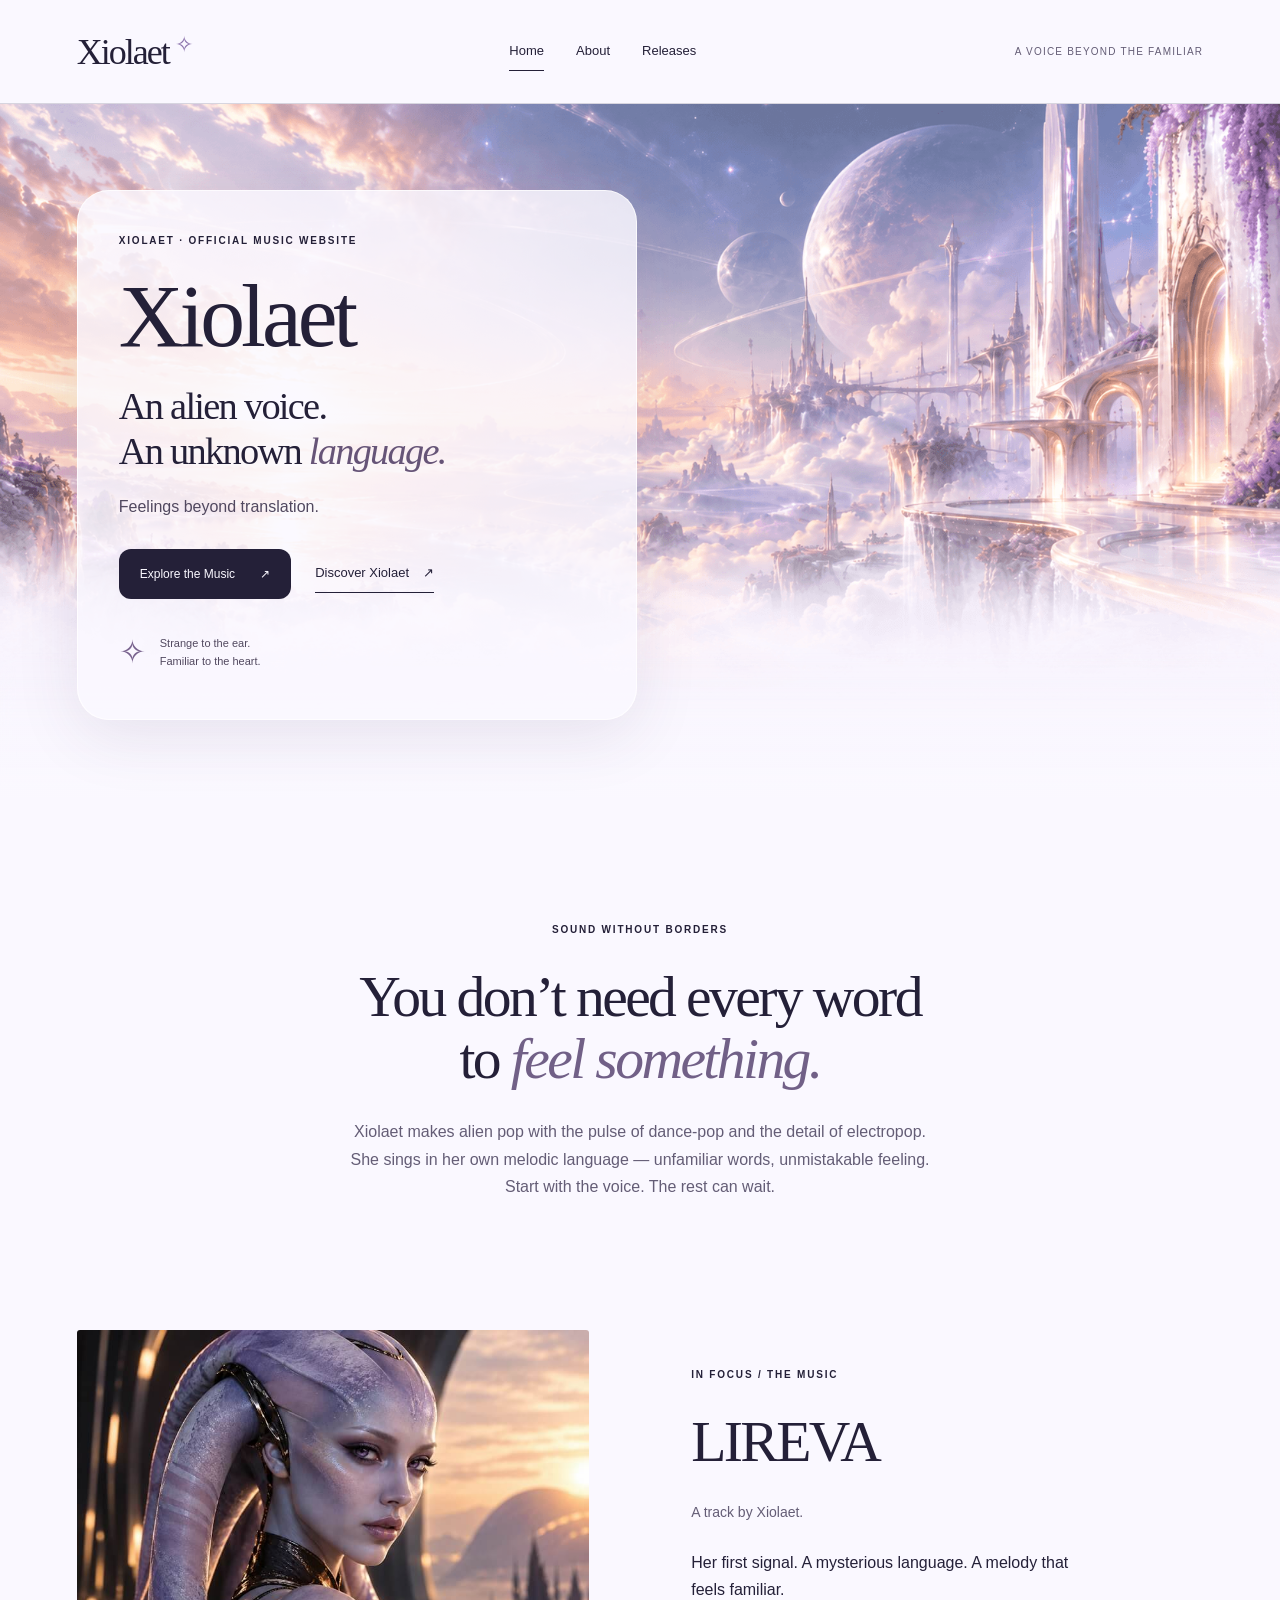
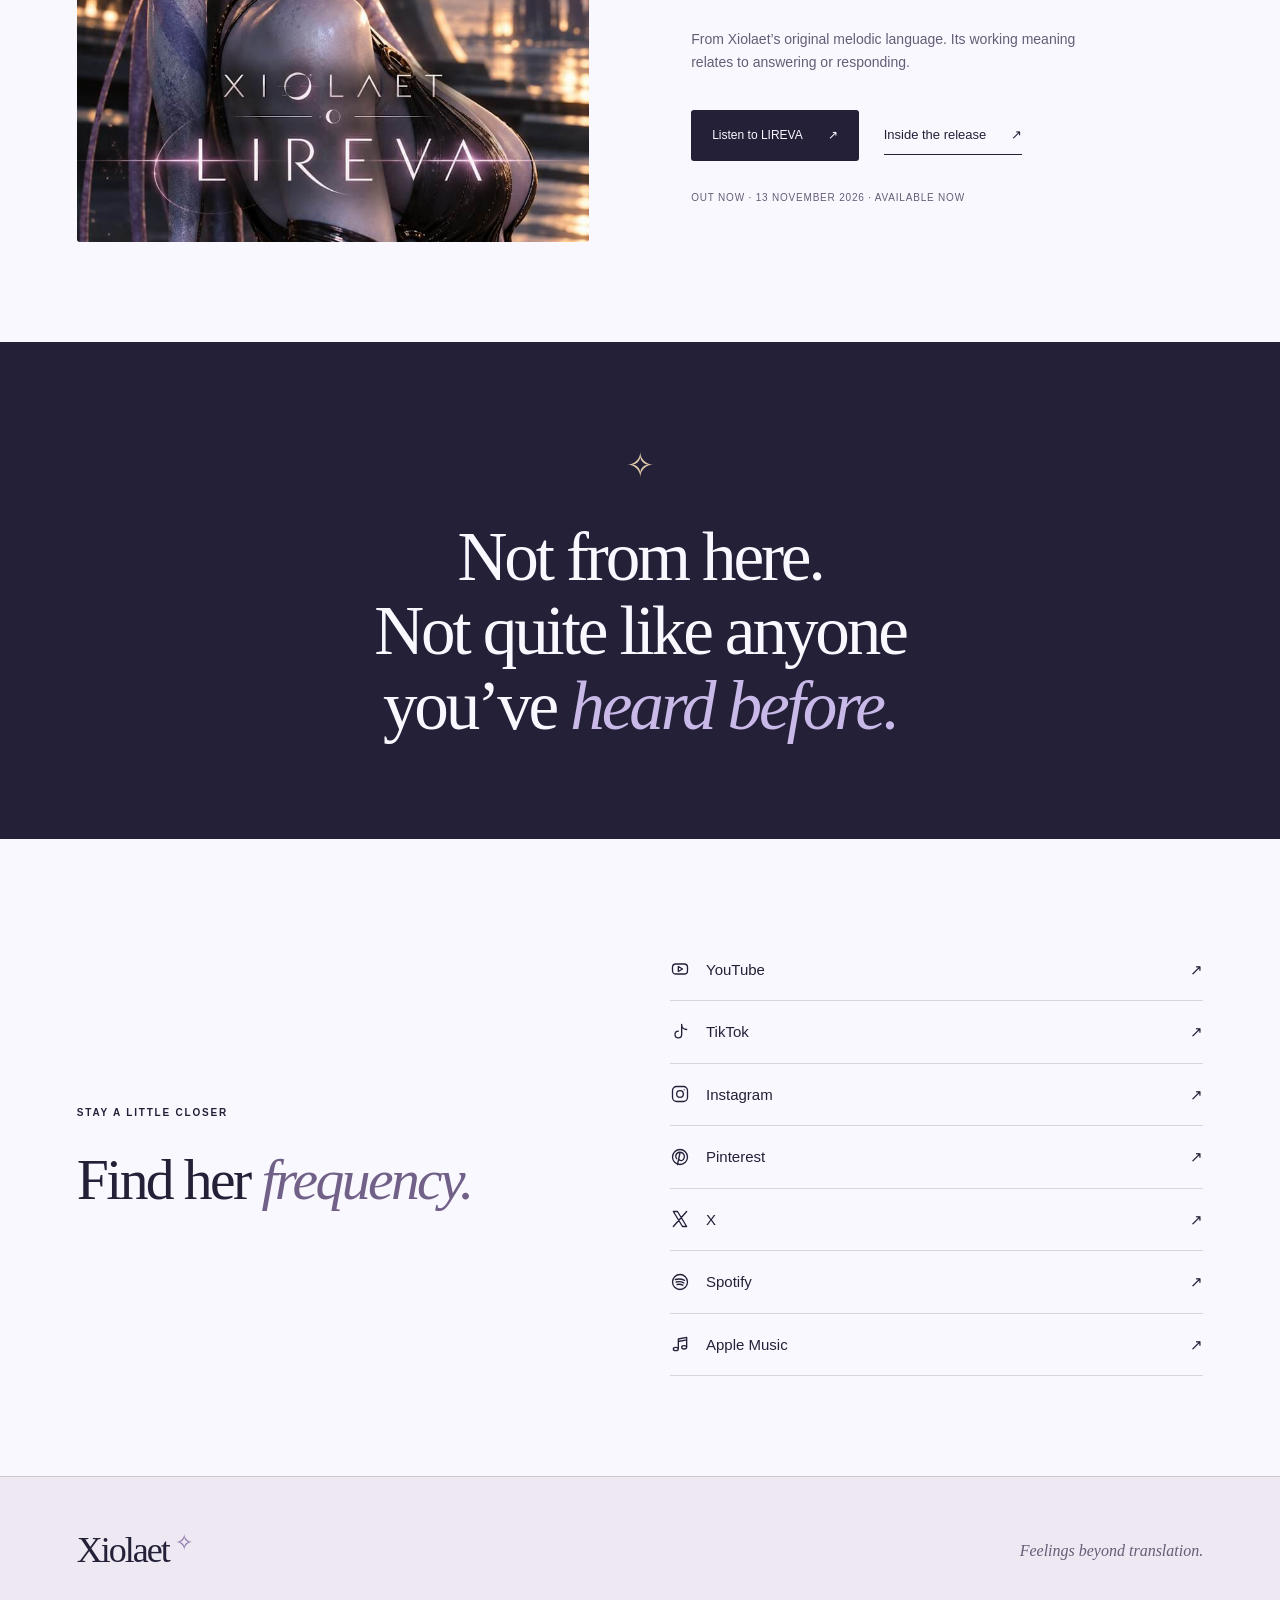
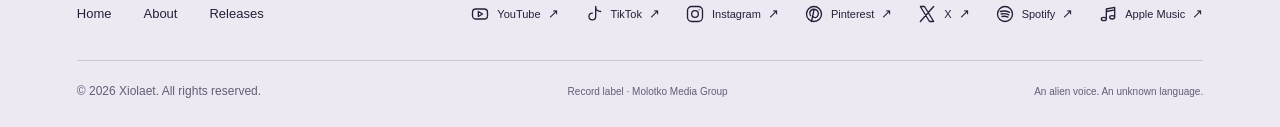
==== commit 7a802eba: "LIREVA release" ====
--- a/index.html
+++ b/index.html
@@ -2,16 +2,24 @@
 <html lang="en"><head>
 <meta charset="utf-8">
 <meta name="viewport" content="width=device-width, initial-scale=1"><title>Xiolaet — Official Music Website</title>
-<meta name="description" content="Discover Xiolaet’s music and original melodic language. LIREVA arrives on 13 November 2026 — explore the official artwork and pre-save on Spotify.">
-<meta name="robots" content="noindex, nofollow">
+<meta name="description" content="Discover Xiolaet’s music and original melodic language. LIREVA was released on 13 November 2026 — explore the official artwork and listen on Spotify.">
+<meta name="robots" content="index, follow, max-image-preview:large">
 <meta name="theme-color" content="#FAF8FF">
 <meta property="og:type" content="website">
 <meta property="og:title" content="Xiolaet — Official Music Website">
-<meta property="og:description" content="Discover Xiolaet’s music and original melodic language. LIREVA arrives on 13 November 2026 — explore the official artwork and pre-save on Spotify.">
+<meta property="og:description" content="Discover Xiolaet’s music and original melodic language. LIREVA was released on 13 November 2026 — explore the official artwork and listen on Spotify.">
 <meta property="og:site_name" content="Xiolaet">
 <meta name="twitter:card" content="summary">
 <meta name="twitter:title" content="Xiolaet — Official Music Website">
-<meta name="twitter:description" content="Discover Xiolaet’s music and original melodic language. LIREVA arrives on 13 November 2026 — explore the official artwork and pre-save on Spotify."><!-- Add absolute canonical, og:url and social image URLs when the production domain is confirmed. -->
+<meta name="twitter:description" content="Discover Xiolaet’s music and original melodic language. LIREVA was released on 13 November 2026 — explore the official artwork and listen on Spotify.">
+<link rel="canonical" href="https://xiolaet.com/">
+<meta property="og:url" content="https://xiolaet.com/">
+<meta property="og:image" content="https://xiolaet.com/assets/images/xiolaet-1024.webp">
+<meta property="og:image:width" content="1024">
+<meta property="og:image:height" content="1536">
+<meta property="og:image:alt" content="Xiolaet — official artist portrait">
+<meta name="twitter:image" content="https://xiolaet.com/assets/images/xiolaet-1024.webp">
+<meta name="twitter:image:alt" content="Xiolaet — official artist portrait">
 <link rel="icon" href="/favicon.svg" type="image/svg+xml">
 <link rel="preload" as="image" href="/assets/images/hero.png" fetchpriority="high">
 <link rel="stylesheet" href="/assets/css/styles.css">
@@ -22,54 +30,69 @@
   "@graph": [
     {
       "@type": "WebSite",
-      "@id": "/#website",
+      "@id": "https://xiolaet.com/#website",
       "name": "Xiolaet",
-      "url": "/",
+      "url": "https://xiolaet.com/",
       "inLanguage": "en",
       "about": {
-        "@id": "/#artist"
+        "@id": "https://xiolaet.com/#artist"
       }
     },
     {
       "@type": "Person",
-      "@id": "/#artist",
+      "@id": "https://xiolaet.com/#artist",
       "name": "Xiolaet",
       "description": "Xiolaet is an alien pop artist whose music brings together electropop, dance-pop and an original melodic language.",
-      "url": "/about/",
+      "url": "https://xiolaet.com/about/",
       "sameAs": [
         "https://www.youtube.com/@xiolaet",
         "https://www.tiktok.com/@xiolaet_music",
         "https://www.instagram.com/xiolaet.music/",
         "https://www.pinterest.com/xiolaet/",
-        "https://x.com/xiolaet"
+        "https://x.com/xiolaet",
+        "https://open.spotify.com/artist/1tHgPAeahSXP8N11vZ2Hvl",
+        "https://music.apple.com/us/artist/xiolaet/6828361482"
       ]
     },
     {
       "@type": "WebPage",
-      "@id": "/#webpage",
-      "url": "/",
+      "@id": "https://xiolaet.com/#webpage",
+      "url": "https://xiolaet.com/",
       "name": "Xiolaet — Official Music Website",
-      "description": "Discover Xiolaet’s music and original melodic language. LIREVA arrives on 13 November 2026 — explore the official artwork and pre-save on Spotify.",
+      "description": "Discover Xiolaet’s music and original melodic language. LIREVA was released on 13 November 2026 — explore the official artwork and listen on Spotify.",
       "inLanguage": "en",
       "isPartOf": {
-        "@id": "/#website"
+        "@id": "https://xiolaet.com/#website"
       },
       "about": {
-        "@id": "/#artist"
+        "@id": "https://xiolaet.com/#artist"
       },
       "mentions": {
         "@type": "Thing",
-        "@id": "/releases/lireva/#track",
+        "@id": "https://xiolaet.com/releases/lireva/#track",
         "name": "LIREVA",
-        "description": "LIREVA, Xiolaet’s first signal, is scheduled for release on 13 November 2026. Official cover artwork is available and Spotify pre-save is open through DistroKid.",
-        "url": "/releases/lireva/",
-        "image": "/assets/images/lireva.jpg",
+        "description": "LIREVA, Xiolaet’s first signal, was released on 13 November 2026. Official cover artwork is available and Listen on Spotify, YouTube Music, Amazon Music and Apple Music.",
+        "url": "https://xiolaet.com/releases/lireva/",
+        "image": "https://xiolaet.com/assets/images/lireva.jpg",
         "subjectOf": {
-          "@id": "/releases/lireva/#webpage"
+          "@id": "https://xiolaet.com/releases/lireva/#webpage"
         }
       },
-      "relatedLink": "https://distrokid.com/hyperfollow/xiolaet/lireva"
+      "relatedLink": [
+        "https://www.amazon.com/gp/product/B0HPPDMSDJ",
+        "https://open.spotify.com/track/1IL6bCJ4yeOSnDIirAQeHQ",
+        "https://music.youtube.com/watch?v=0c-C7kDxue0",
+        "https://music.apple.com/us/album/lireva-single/6828435850"
+      ]
     }
   ]
 }
-</script></head><body><a class="skip" href="#main">Skip to content</a><header class="site-header"><a class="wordmark" href="/" aria-label="Xiolaet home">Xiolaet<span aria-hidden="true">✧</span></a><button class="menu-toggle" aria-controls="navigation" aria-expanded="false" hidden>Menu <span aria-hidden="true">＋</span></button><nav id="navigation" aria-label="Main navigation"><a href="/" aria-current="page">Home</a><a href="/about/">About</a><a href="/releases/">Releases</a></nav><span class="header-note">A voice beyond the familiar</span></header><main id="main"><section class="hero" aria-labelledby="hero-title"><div class="hero-copy"><p class="eyebrow">Xiolaet · Official music website</p><h1 id="hero-title">Xiolaet</h1><h2>An alien voice.<br>An unknown <em>language.</em></h2><p class="hero-sub">Feelings beyond translation.</p><div class="actions"><a class="button" href="/releases/">Explore the Music <span aria-hidden="true">↗</span></a><a class="text-link" href="/about/">Discover Xiolaet <span aria-hidden="true">↗</span></a></div><div class="hero-caption"><span class="tiny-star" aria-hidden="true">✧</span><span>Strange to the ear.<br>Familiar to the heart.</span></div></div></section><section class="intro section reveal"><p class="eyebrow">Sound without borders</p><h2>You don’t need every word<br>to <em>feel something.</em></h2><p>Xiolaet makes alien pop with the pulse of dance-pop and the detail of electropop. She sings in her own melodic language — unfamiliar words, unmistakable feeling. Start with the voice. The rest can wait.</p></section><section class="featured section reveal"><a class="art-link" href="/releases/lireva/" aria-label="Explore LIREVA"><img class="release-artwork" src="/assets/images/lireva.jpg" width="800" height="800" alt="Official LIREVA cover artwork featuring Xiolaet against a sunset skyline" loading="lazy"></a><div class="feature-copy"><p class="eyebrow">In focus / The music</p><h2>LIREVA</h2><p class="muted">A track by Xiolaet.</p><p>Her first signal. A mysterious language. A melody that feels familiar.</p><p class="muted">From Xiolaet’s original melodic language. Its working meaning relates to answering or responding.</p><div class="actions"><a class="button" href="https://distrokid.com/hyperfollow/xiolaet/lireva" target="_blank" rel="noopener noreferrer" aria-label="Pre-save LIREVA on Spotify via DistroKid (opens in a new tab)">Pre-save on Spotify <span aria-hidden="true">↗</span></a><a class="text-link" href="/releases/lireva/">Inside the release <span>↗</span></a></div><span class="status">Upcoming release · <time datetime="2026-11-13">13 November 2026</time> · Pre-save available</span></div></section><section class="statement reveal"><span aria-hidden="true">✧</span><h2>Not from here.<br>Not quite like anyone<br>you’ve <em>heard before.</em></h2></section><section class="discovery section reveal"><div><p class="eyebrow">Stay a little closer</p><h2>Find her <em>frequency.</em></h2></div><div class="discovery-links"><a href="https://www.youtube.com/@xiolaet" target="_blank" rel="noopener noreferrer" aria-label="Xiolaet on YouTube (opens in a new tab)"><img src="/assets/icons/youtube.svg" width="20" height="20" alt="">YouTube<span aria-hidden="true">↗</span></a><a href="https://www.tiktok.com/@xiolaet_music" target="_blank" rel="noopener noreferrer" aria-label="Xiolaet on TikTok (opens in a new tab)"><img src="/assets/icons/tiktok.svg" width="20" height="20" alt="">TikTok<span aria-hidden="true">↗</span></a><a href="https://www.instagram.com/xiolaet.music/" target="_blank" rel="noopener noreferrer" aria-label="Xiolaet on Instagram (opens in a new tab)"><img src="/assets/icons/instagram.svg" width="20" height="20" alt="">Instagram<span aria-hidden="true">↗</span></a><a href="https://www.pinterest.com/xiolaet/" target="_blank" rel="noopener noreferrer" aria-label="Xiolaet on Pinterest (opens in a new tab)"><img src="/assets/icons/pinterest.svg" width="20" height="20" alt="">Pinterest<span aria-hidden="true">↗</span></a><a href="https://x.com/xiolaet" target="_blank" rel="noopener noreferrer" aria-label="Xiolaet on X (opens in a new tab)"><img src="/assets/icons/x.svg" width="20" height="20" alt="">X<span aria-hidden="true">↗</span></a></div></section></main><footer><div class="footer-top"><a class="wordmark" href="/">Xiolaet<span aria-hidden="true">✧</span></a><p>Feelings beyond translation.</p></div><div class="footer-middle"><nav aria-label="Footer navigation"><a href="/" aria-current="page">Home</a><a href="/about/">About</a><a href="/releases/">Releases</a></nav><div class="social-links"><a href="https://www.youtube.com/@xiolaet" target="_blank" rel="noopener noreferrer" aria-label="Xiolaet on YouTube (opens in a new tab)"><img src="/assets/icons/youtube.svg" width="20" height="20" alt="">YouTube<span aria-hidden="true">↗</span></a><a href="https://www.tiktok.com/@xiolaet_music" target="_blank" rel="noopener noreferrer" aria-label="Xiolaet on TikTok (opens in a new tab)"><img src="/assets/icons/tiktok.svg" width="20" height="20" alt="">TikTok<span aria-hidden="true">↗</span></a><a href="https://www.instagram.com/xiolaet.music/" target="_blank" rel="noopener noreferrer" aria-label="Xiolaet on Instagram (opens in a new tab)"><img src="/assets/icons/instagram.svg" width="20" height="20" alt="">Instagram<span aria-hidden="true">↗</span></a><a href="https://www.pinterest.com/xiolaet/" target="_blank" rel="noopener noreferrer" aria-label="Xiolaet on Pinterest (opens in a new tab)"><img src="/assets/icons/pinterest.svg" width="20" height="20" alt="">Pinterest<span aria-hidden="true">↗</span></a><a href="https://x.com/xiolaet" target="_blank" rel="noopener noreferrer" aria-label="Xiolaet on X (opens in a new tab)"><img src="/assets/icons/x.svg" width="20" height="20" alt="">X<span aria-hidden="true">↗</span></a></div></div><div class="footer-bottom"><small>© 2026 Xiolaet. All rights reserved.</small><span class="label-credit">Record label · Molotko Media Group</span><span>An alien voice. An unknown language.</span></div></footer></body></html>+</script>
+<script async src="https://www.googletagmanager.com/gtm.js?id=GTM-PG774B6Q"></script>
+<script>
+  window.dataLayer = window.dataLayer || [];
+  function gtag(){dataLayer.push(arguments);}
+  gtag('js', new Date());
+</script>
+<meta name="msvalidate.01" content="C53BC8A722B4CA1189AC6621F218E578" />
+</head><body><a class="skip" href="#main">Skip to content</a><header class="site-header"><a class="wordmark" href="/" aria-label="Xiolaet home">Xiolaet<span aria-hidden="true">✧</span></a><button class="menu-toggle" aria-controls="navigation" aria-expanded="false" hidden>Menu <span aria-hidden="true">＋</span></button><nav id="navigation" aria-label="Main navigation"><a href="/" aria-current="page">Home</a><a href="/about/">About</a><a href="/releases/">Releases</a></nav><span class="header-note">A voice beyond the familiar</span></header><main id="main"><section class="hero" aria-labelledby="hero-title"><div class="hero-copy"><p class="eyebrow">Xiolaet · Official music website</p><h1 id="hero-title">Xiolaet</h1><h2>An alien voice.<br>An unknown <em>language.</em></h2><p class="hero-sub">Feelings beyond translation.</p><div class="actions"><a class="button" href="/releases/">Explore the Music <span aria-hidden="true">↗</span></a><a class="text-link" href="/about/">Discover Xiolaet <span aria-hidden="true">↗</span></a></div><div class="hero-caption"><span class="tiny-star" aria-hidden="true">✧</span><span>Strange to the ear.<br>Familiar to the heart.</span></div></div></section><section class="intro section reveal"><p class="eyebrow">Sound without borders</p><h2>You don’t need every word<br>to <em>feel something.</em></h2><p>Xiolaet makes alien pop with the pulse of dance-pop and the detail of electropop. She sings in her own melodic language — unfamiliar words, unmistakable feeling. Start with the voice. The rest can wait.</p></section><section class="featured section reveal"><a class="art-link" href="/releases/lireva/" aria-label="Explore LIREVA"><img class="release-artwork" src="/assets/images/lireva.jpg" width="800" height="800" alt="Official LIREVA cover artwork featuring Xiolaet against a sunset skyline" loading="lazy"></a><div class="feature-copy"><p class="eyebrow">In focus / The music</p><h2>LIREVA</h2><p class="muted">A track by Xiolaet.</p><p>Her first signal. A mysterious language. A melody that feels familiar.</p><p class="muted">From Xiolaet’s original melodic language. Its working meaning relates to answering or responding.</p><div class="actions"><a class="button" href="/releases/lireva/">Listen to LIREVA <span aria-hidden="true">↗</span></a><a class="text-link" href="/releases/lireva/">Inside the release <span>↗</span></a></div><span class="status">Out now · <time datetime="2026-11-13">13 November 2026</time> · Available now</span></div></section><section class="statement reveal"><span aria-hidden="true">✧</span><h2>Not from here.<br>Not quite like anyone<br>you’ve <em>heard before.</em></h2></section><section class="discovery section reveal"><div><p class="eyebrow">Stay a little closer</p><h2>Find her <em>frequency.</em></h2></div><div class="discovery-links"><a href="https://www.youtube.com/@xiolaet" target="_blank" rel="noopener noreferrer" aria-label="Xiolaet on YouTube (opens in a new tab)"><img src="/assets/icons/youtube.svg" width="20" height="20" alt="">YouTube<span aria-hidden="true">↗</span></a><a href="https://www.tiktok.com/@xiolaet_music" target="_blank" rel="noopener noreferrer" aria-label="Xiolaet on TikTok (opens in a new tab)"><img src="/assets/icons/tiktok.svg" width="20" height="20" alt="">TikTok<span aria-hidden="true">↗</span></a><a href="https://www.instagram.com/xiolaet.music/" target="_blank" rel="noopener noreferrer" aria-label="Xiolaet on Instagram (opens in a new tab)"><img src="/assets/icons/instagram.svg" width="20" height="20" alt="">Instagram<span aria-hidden="true">↗</span></a><a href="https://www.pinterest.com/xiolaet/" target="_blank" rel="noopener noreferrer" aria-label="Xiolaet on Pinterest (opens in a new tab)"><img src="/assets/icons/pinterest.svg" width="20" height="20" alt="">Pinterest<span aria-hidden="true">↗</span></a><a href="https://x.com/xiolaet" target="_blank" rel="noopener noreferrer" aria-label="Xiolaet on X (opens in a new tab)"><img src="/assets/icons/x.svg" width="20" height="20" alt="">X<span aria-hidden="true">↗</span></a><a href="https://open.spotify.com/artist/1tHgPAeahSXP8N11vZ2Hvl" target="_blank" rel="noopener noreferrer" aria-label="Xiolaet on Spotify (opens in a new tab)"><img src="/assets/icons/spotify.svg" width="20" height="20" alt="">Spotify<span aria-hidden="true">↗</span></a><a href="https://music.apple.com/us/artist/xiolaet/6828361482" target="_blank" rel="noopener noreferrer" aria-label="Xiolaet on Apple Music (opens in a new tab)"><img src="/assets/icons/apple-music.svg" width="20" height="20" alt="">Apple Music<span aria-hidden="true">↗</span></a></div></section></main><footer><div class="footer-top"><a class="wordmark" href="/">Xiolaet<span aria-hidden="true">✧</span></a><p>Feelings beyond translation.</p></div><div class="footer-middle"><nav aria-label="Footer navigation"><a href="/" aria-current="page">Home</a><a href="/about/">About</a><a href="/releases/">Releases</a></nav><div class="social-links"><a href="https://www.youtube.com/@xiolaet" target="_blank" rel="noopener noreferrer" aria-label="Xiolaet on YouTube (opens in a new tab)"><img src="/assets/icons/youtube.svg" width="20" height="20" alt="">YouTube<span aria-hidden="true">↗</span></a><a href="https://www.tiktok.com/@xiolaet_music" target="_blank" rel="noopener noreferrer" aria-label="Xiolaet on TikTok (opens in a new tab)"><img src="/assets/icons/tiktok.svg" width="20" height="20" alt="">TikTok<span aria-hidden="true">↗</span></a><a href="https://www.instagram.com/xiolaet.music/" target="_blank" rel="noopener noreferrer" aria-label="Xiolaet on Instagram (opens in a new tab)"><img src="/assets/icons/instagram.svg" width="20" height="20" alt="">Instagram<span aria-hidden="true">↗</span></a><a href="https://www.pinterest.com/xiolaet/" target="_blank" rel="noopener noreferrer" aria-label="Xiolaet on Pinterest (opens in a new tab)"><img src="/assets/icons/pinterest.svg" width="20" height="20" alt="">Pinterest<span aria-hidden="true">↗</span></a><a href="https://x.com/xiolaet" target="_blank" rel="noopener noreferrer" aria-label="Xiolaet on X (opens in a new tab)"><img src="/assets/icons/x.svg" width="20" height="20" alt="">X<span aria-hidden="true">↗</span></a><a href="https://open.spotify.com/artist/1tHgPAeahSXP8N11vZ2Hvl" target="_blank" rel="noopener noreferrer" aria-label="Xiolaet on Spotify (opens in a new tab)"><img src="/assets/icons/spotify.svg" width="20" height="20" alt="">Spotify<span aria-hidden="true">↗</span></a><a href="https://music.apple.com/us/artist/xiolaet/6828361482" target="_blank" rel="noopener noreferrer" aria-label="Xiolaet on Apple Music (opens in a new tab)"><img src="/assets/icons/apple-music.svg" width="20" height="20" alt="">Apple Music<span aria-hidden="true">↗</span></a></div></div><div class="footer-bottom"><small>© 2026 Xiolaet. All rights reserved.</small><span class="label-credit">Record label · Molotko Media Group</span><span>An alien voice. An unknown language.</span></div></footer></body></html>
--- a/assets/css/styles.css
+++ b/assets/css/styles.css
@@ -66,3 +66,5 @@
 
 /* Official release art preserves the supplied square cover without cropping. */
 .release-artwork{display:block;width:100%;height:auto;aspect-ratio:1;object-fit:contain;border-radius:var(--radius)}
+
+.streaming-links{display:grid;gap:12px;margin-top:32px}.streaming-links a{display:flex;align-items:center;gap:18px;min-height:72px;padding:18px 22px;border:1px solid var(--line);border-radius:var(--radius);background:rgba(242,230,242,.28);transition:background .2s,border-color .2s}.streaming-links a:hover{background:var(--blush);border-color:var(--lilac)}.streaming-links img{flex:0 0 28px}.streaming-arrow{margin-left:auto}.streaming-links a span:not(.streaming-arrow){font-size:16px}@media(max-width:375px){.streaming-links a{padding:16px;gap:12px}}
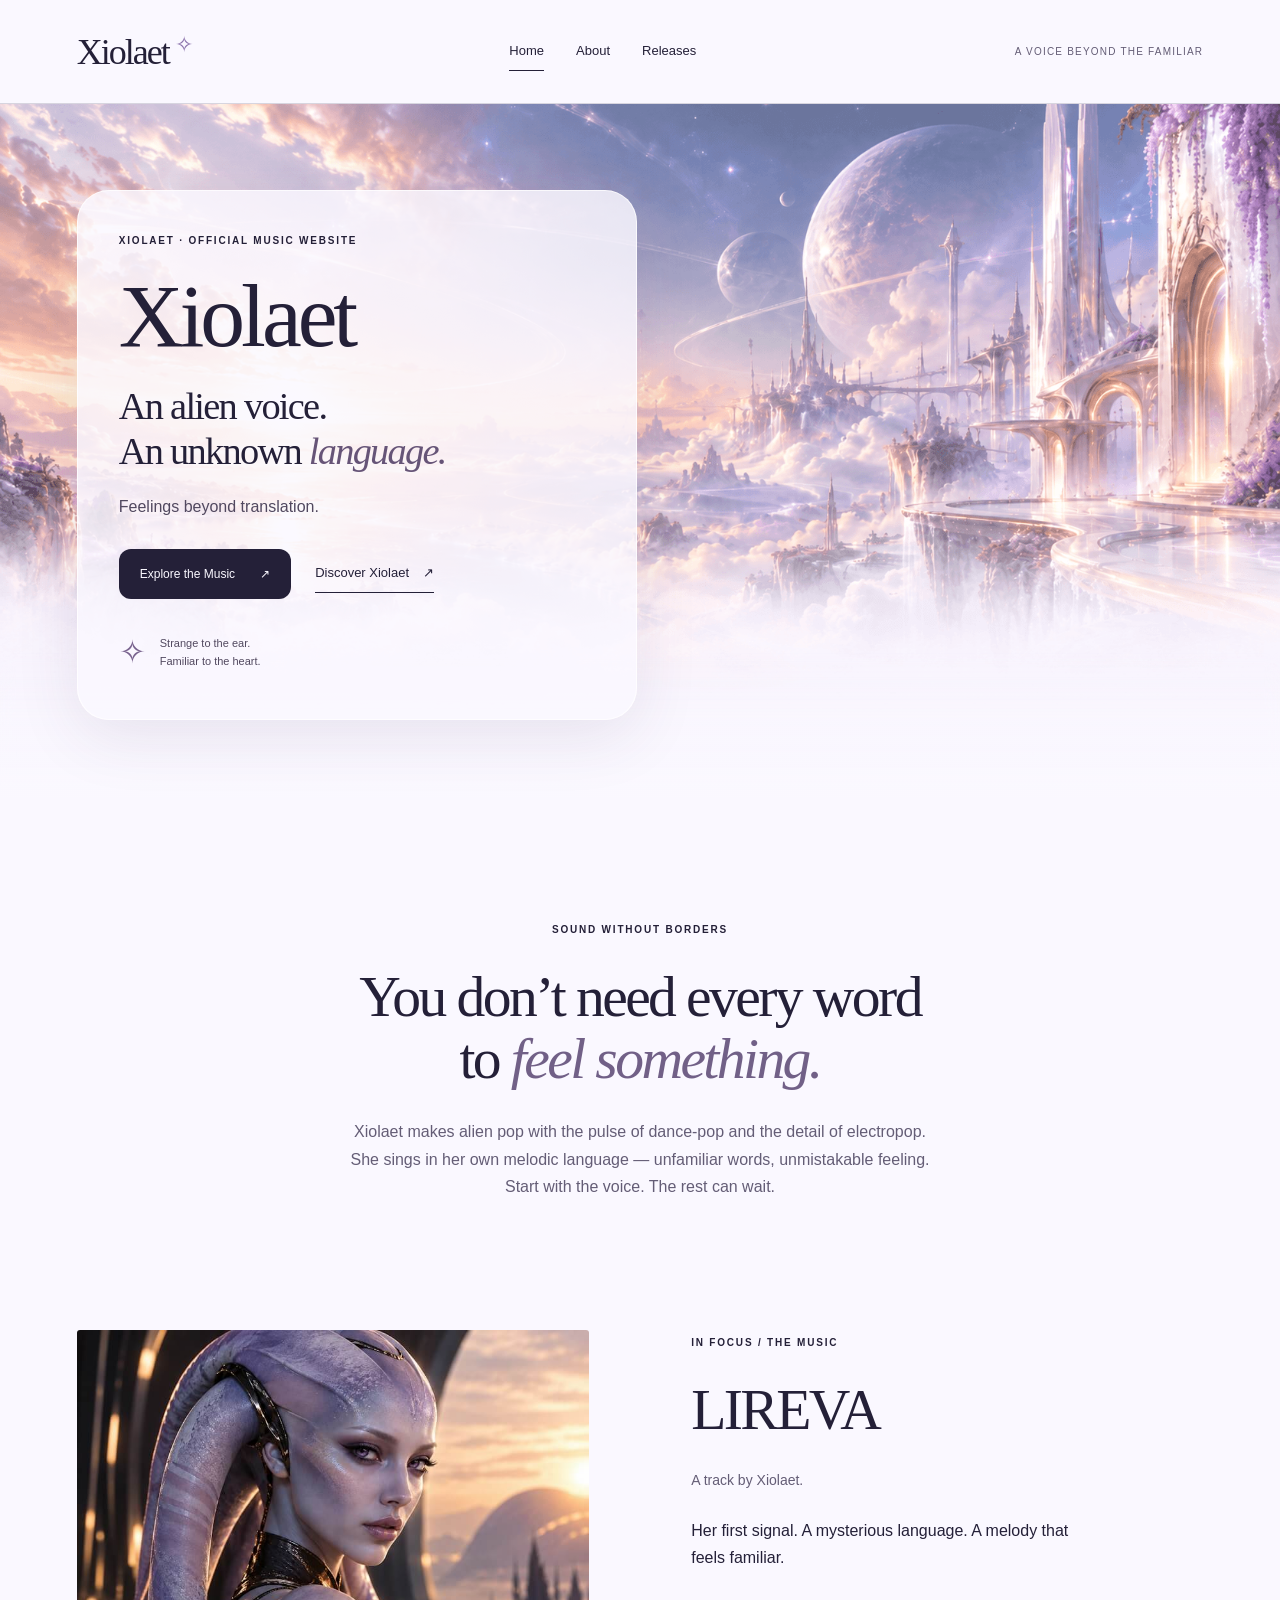
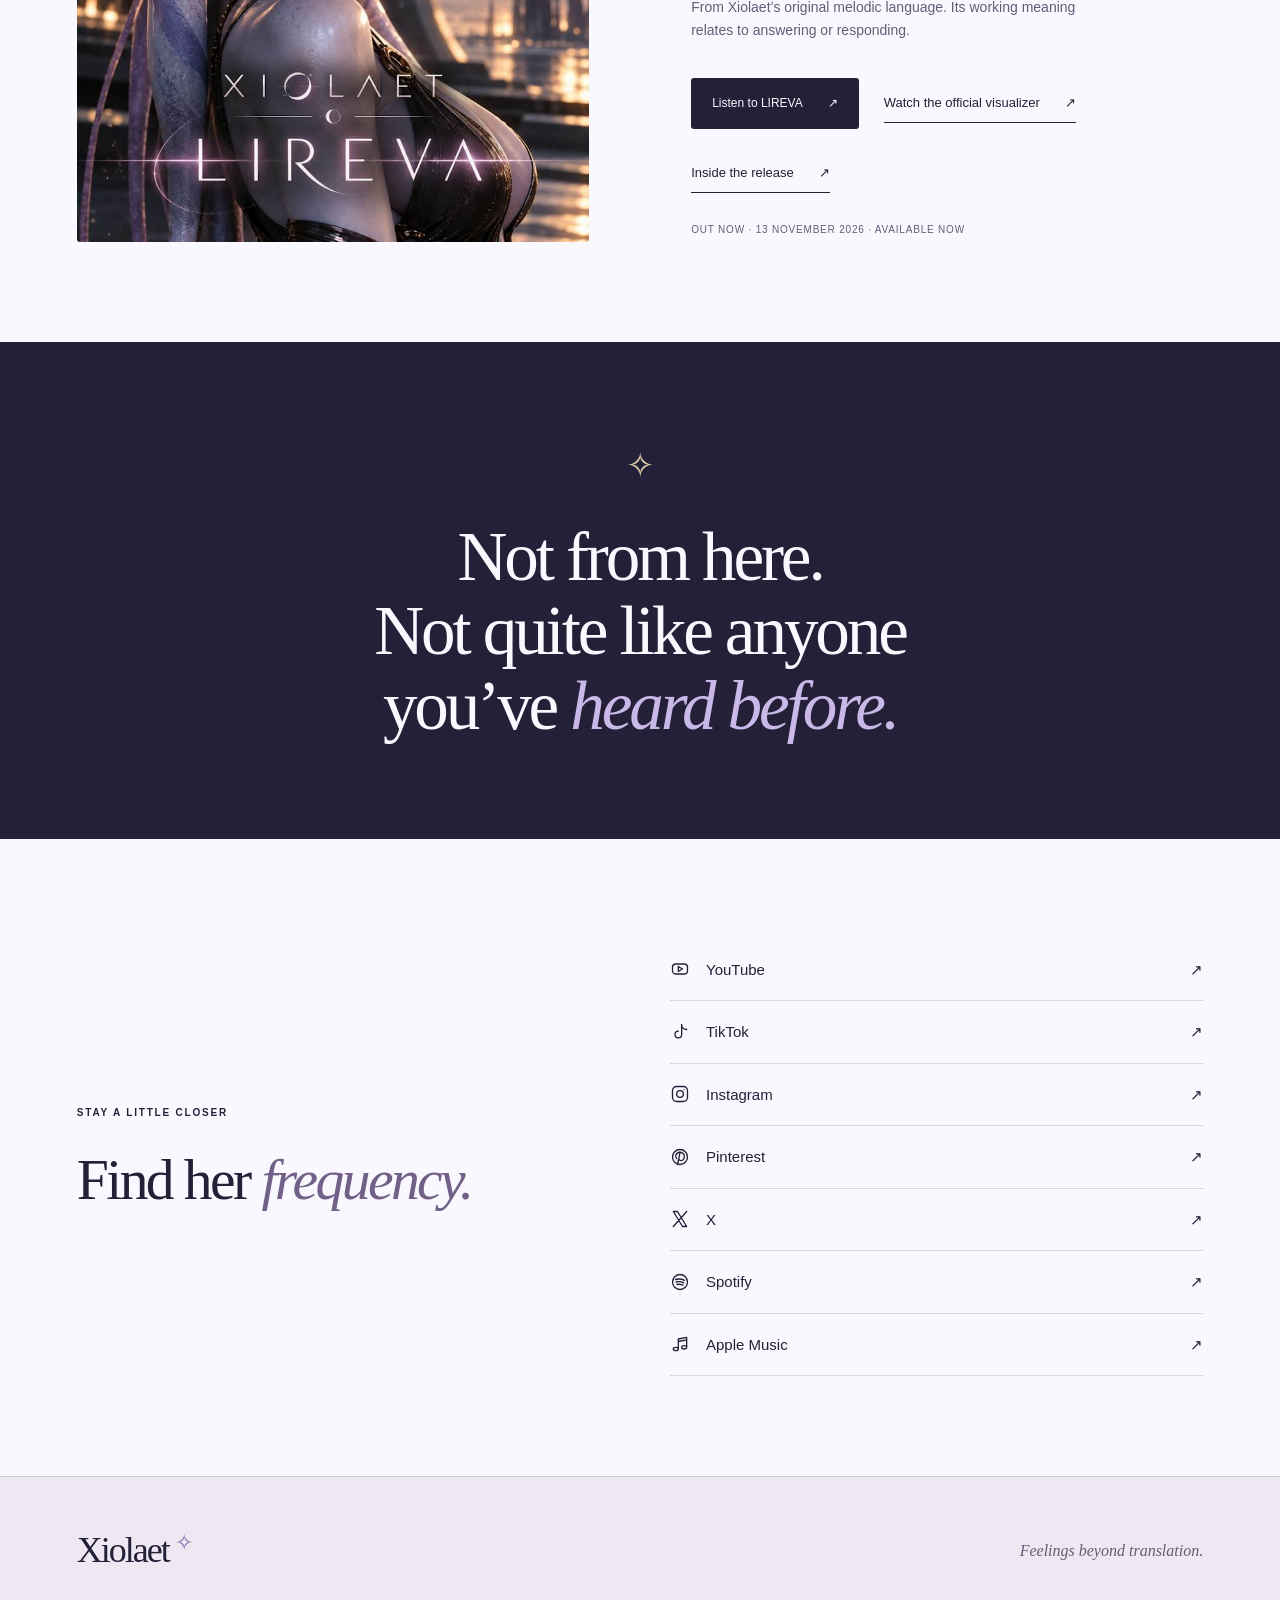
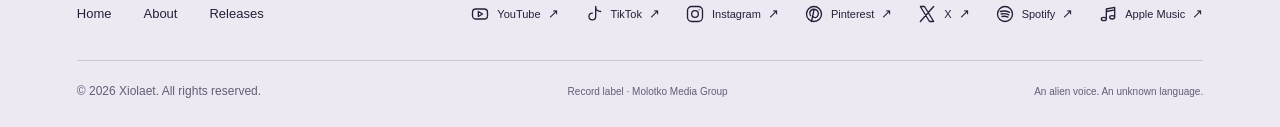
==== commit d641ce95: "LIREVA video" ====
--- a/index.html
+++ b/index.html
@@ -95,4 +95,4 @@
   gtag('js', new Date());
 </script>
 <meta name="msvalidate.01" content="C53BC8A722B4CA1189AC6621F218E578" />
-</head><body><a class="skip" href="#main">Skip to content</a><header class="site-header"><a class="wordmark" href="/" aria-label="Xiolaet home">Xiolaet<span aria-hidden="true">✧</span></a><button class="menu-toggle" aria-controls="navigation" aria-expanded="false" hidden>Menu <span aria-hidden="true">＋</span></button><nav id="navigation" aria-label="Main navigation"><a href="/" aria-current="page">Home</a><a href="/about/">About</a><a href="/releases/">Releases</a></nav><span class="header-note">A voice beyond the familiar</span></header><main id="main"><section class="hero" aria-labelledby="hero-title"><div class="hero-copy"><p class="eyebrow">Xiolaet · Official music website</p><h1 id="hero-title">Xiolaet</h1><h2>An alien voice.<br>An unknown <em>language.</em></h2><p class="hero-sub">Feelings beyond translation.</p><div class="actions"><a class="button" href="/releases/">Explore the Music <span aria-hidden="true">↗</span></a><a class="text-link" href="/about/">Discover Xiolaet <span aria-hidden="true">↗</span></a></div><div class="hero-caption"><span class="tiny-star" aria-hidden="true">✧</span><span>Strange to the ear.<br>Familiar to the heart.</span></div></div></section><section class="intro section reveal"><p class="eyebrow">Sound without borders</p><h2>You don’t need every word<br>to <em>feel something.</em></h2><p>Xiolaet makes alien pop with the pulse of dance-pop and the detail of electropop. She sings in her own melodic language — unfamiliar words, unmistakable feeling. Start with the voice. The rest can wait.</p></section><section class="featured section reveal"><a class="art-link" href="/releases/lireva/" aria-label="Explore LIREVA"><img class="release-artwork" src="/assets/images/lireva.jpg" width="800" height="800" alt="Official LIREVA cover artwork featuring Xiolaet against a sunset skyline" loading="lazy"></a><div class="feature-copy"><p class="eyebrow">In focus / The music</p><h2>LIREVA</h2><p class="muted">A track by Xiolaet.</p><p>Her first signal. A mysterious language. A melody that feels familiar.</p><p class="muted">From Xiolaet’s original melodic language. Its working meaning relates to answering or responding.</p><div class="actions"><a class="button" href="/releases/lireva/">Listen to LIREVA <span aria-hidden="true">↗</span></a><a class="text-link" href="/releases/lireva/">Inside the release <span>↗</span></a></div><span class="status">Out now · <time datetime="2026-11-13">13 November 2026</time> · Available now</span></div></section><section class="statement reveal"><span aria-hidden="true">✧</span><h2>Not from here.<br>Not quite like anyone<br>you’ve <em>heard before.</em></h2></section><section class="discovery section reveal"><div><p class="eyebrow">Stay a little closer</p><h2>Find her <em>frequency.</em></h2></div><div class="discovery-links"><a href="https://www.youtube.com/@xiolaet" target="_blank" rel="noopener noreferrer" aria-label="Xiolaet on YouTube (opens in a new tab)"><img src="/assets/icons/youtube.svg" width="20" height="20" alt="">YouTube<span aria-hidden="true">↗</span></a><a href="https://www.tiktok.com/@xiolaet_music" target="_blank" rel="noopener noreferrer" aria-label="Xiolaet on TikTok (opens in a new tab)"><img src="/assets/icons/tiktok.svg" width="20" height="20" alt="">TikTok<span aria-hidden="true">↗</span></a><a href="https://www.instagram.com/xiolaet.music/" target="_blank" rel="noopener noreferrer" aria-label="Xiolaet on Instagram (opens in a new tab)"><img src="/assets/icons/instagram.svg" width="20" height="20" alt="">Instagram<span aria-hidden="true">↗</span></a><a href="https://www.pinterest.com/xiolaet/" target="_blank" rel="noopener noreferrer" aria-label="Xiolaet on Pinterest (opens in a new tab)"><img src="/assets/icons/pinterest.svg" width="20" height="20" alt="">Pinterest<span aria-hidden="true">↗</span></a><a href="https://x.com/xiolaet" target="_blank" rel="noopener noreferrer" aria-label="Xiolaet on X (opens in a new tab)"><img src="/assets/icons/x.svg" width="20" height="20" alt="">X<span aria-hidden="true">↗</span></a><a href="https://open.spotify.com/artist/1tHgPAeahSXP8N11vZ2Hvl" target="_blank" rel="noopener noreferrer" aria-label="Xiolaet on Spotify (opens in a new tab)"><img src="/assets/icons/spotify.svg" width="20" height="20" alt="">Spotify<span aria-hidden="true">↗</span></a><a href="https://music.apple.com/us/artist/xiolaet/6828361482" target="_blank" rel="noopener noreferrer" aria-label="Xiolaet on Apple Music (opens in a new tab)"><img src="/assets/icons/apple-music.svg" width="20" height="20" alt="">Apple Music<span aria-hidden="true">↗</span></a></div></section></main><footer><div class="footer-top"><a class="wordmark" href="/">Xiolaet<span aria-hidden="true">✧</span></a><p>Feelings beyond translation.</p></div><div class="footer-middle"><nav aria-label="Footer navigation"><a href="/" aria-current="page">Home</a><a href="/about/">About</a><a href="/releases/">Releases</a></nav><div class="social-links"><a href="https://www.youtube.com/@xiolaet" target="_blank" rel="noopener noreferrer" aria-label="Xiolaet on YouTube (opens in a new tab)"><img src="/assets/icons/youtube.svg" width="20" height="20" alt="">YouTube<span aria-hidden="true">↗</span></a><a href="https://www.tiktok.com/@xiolaet_music" target="_blank" rel="noopener noreferrer" aria-label="Xiolaet on TikTok (opens in a new tab)"><img src="/assets/icons/tiktok.svg" width="20" height="20" alt="">TikTok<span aria-hidden="true">↗</span></a><a href="https://www.instagram.com/xiolaet.music/" target="_blank" rel="noopener noreferrer" aria-label="Xiolaet on Instagram (opens in a new tab)"><img src="/assets/icons/instagram.svg" width="20" height="20" alt="">Instagram<span aria-hidden="true">↗</span></a><a href="https://www.pinterest.com/xiolaet/" target="_blank" rel="noopener noreferrer" aria-label="Xiolaet on Pinterest (opens in a new tab)"><img src="/assets/icons/pinterest.svg" width="20" height="20" alt="">Pinterest<span aria-hidden="true">↗</span></a><a href="https://x.com/xiolaet" target="_blank" rel="noopener noreferrer" aria-label="Xiolaet on X (opens in a new tab)"><img src="/assets/icons/x.svg" width="20" height="20" alt="">X<span aria-hidden="true">↗</span></a><a href="https://open.spotify.com/artist/1tHgPAeahSXP8N11vZ2Hvl" target="_blank" rel="noopener noreferrer" aria-label="Xiolaet on Spotify (opens in a new tab)"><img src="/assets/icons/spotify.svg" width="20" height="20" alt="">Spotify<span aria-hidden="true">↗</span></a><a href="https://music.apple.com/us/artist/xiolaet/6828361482" target="_blank" rel="noopener noreferrer" aria-label="Xiolaet on Apple Music (opens in a new tab)"><img src="/assets/icons/apple-music.svg" width="20" height="20" alt="">Apple Music<span aria-hidden="true">↗</span></a></div></div><div class="footer-bottom"><small>© 2026 Xiolaet. All rights reserved.</small><span class="label-credit">Record label · Molotko Media Group</span><span>An alien voice. An unknown language.</span></div></footer></body></html>+</head><body><a class="skip" href="#main">Skip to content</a><header class="site-header"><a class="wordmark" href="/" aria-label="Xiolaet home">Xiolaet<span aria-hidden="true">✧</span></a><button class="menu-toggle" aria-controls="navigation" aria-expanded="false" hidden>Menu <span aria-hidden="true">＋</span></button><nav id="navigation" aria-label="Main navigation"><a href="/" aria-current="page">Home</a><a href="/about/">About</a><a href="/releases/">Releases</a></nav><span class="header-note">A voice beyond the familiar</span></header><main id="main"><section class="hero" aria-labelledby="hero-title"><div class="hero-copy"><p class="eyebrow">Xiolaet · Official music website</p><h1 id="hero-title">Xiolaet</h1><h2>An alien voice.<br>An unknown <em>language.</em></h2><p class="hero-sub">Feelings beyond translation.</p><div class="actions"><a class="button" href="/releases/">Explore the Music <span aria-hidden="true">↗</span></a><a class="text-link" href="/about/">Discover Xiolaet <span aria-hidden="true">↗</span></a></div><div class="hero-caption"><span class="tiny-star" aria-hidden="true">✧</span><span>Strange to the ear.<br>Familiar to the heart.</span></div></div></section><section class="intro section reveal"><p class="eyebrow">Sound without borders</p><h2>You don’t need every word<br>to <em>feel something.</em></h2><p>Xiolaet makes alien pop with the pulse of dance-pop and the detail of electropop. She sings in her own melodic language — unfamiliar words, unmistakable feeling. Start with the voice. The rest can wait.</p></section><section class="featured section reveal"><a class="art-link" href="/releases/lireva/" aria-label="Explore LIREVA"><img class="release-artwork" src="/assets/images/lireva.jpg" width="800" height="800" alt="Official LIREVA cover artwork featuring Xiolaet against a sunset skyline" loading="lazy"></a><div class="feature-copy"><p class="eyebrow">In focus / The music</p><h2>LIREVA</h2><p class="muted">A track by Xiolaet.</p><p>Her first signal. A mysterious language. A melody that feels familiar.</p><p class="muted">From Xiolaet’s original melodic language. Its working meaning relates to answering or responding.</p><div class="actions"><a class="button" href="/releases/lireva/">Listen to LIREVA <span aria-hidden="true">↗</span></a><a class="text-link" href="/releases/lireva/#lireva-video">Watch the official visualizer <span aria-hidden="true">↗</span></a><a class="text-link" href="/releases/lireva/">Inside the release <span>↗</span></a></div><span class="status">Out now · <time datetime="2026-11-13">13 November 2026</time> · Available now</span></div></section><section class="statement reveal"><span aria-hidden="true">✧</span><h2>Not from here.<br>Not quite like anyone<br>you’ve <em>heard before.</em></h2></section><section class="discovery section reveal"><div><p class="eyebrow">Stay a little closer</p><h2>Find her <em>frequency.</em></h2></div><div class="discovery-links"><a href="https://www.youtube.com/@xiolaet" target="_blank" rel="noopener noreferrer" aria-label="Xiolaet on YouTube (opens in a new tab)"><img src="/assets/icons/youtube.svg" width="20" height="20" alt="">YouTube<span aria-hidden="true">↗</span></a><a href="https://www.tiktok.com/@xiolaet_music" target="_blank" rel="noopener noreferrer" aria-label="Xiolaet on TikTok (opens in a new tab)"><img src="/assets/icons/tiktok.svg" width="20" height="20" alt="">TikTok<span aria-hidden="true">↗</span></a><a href="https://www.instagram.com/xiolaet.music/" target="_blank" rel="noopener noreferrer" aria-label="Xiolaet on Instagram (opens in a new tab)"><img src="/assets/icons/instagram.svg" width="20" height="20" alt="">Instagram<span aria-hidden="true">↗</span></a><a href="https://www.pinterest.com/xiolaet/" target="_blank" rel="noopener noreferrer" aria-label="Xiolaet on Pinterest (opens in a new tab)"><img src="/assets/icons/pinterest.svg" width="20" height="20" alt="">Pinterest<span aria-hidden="true">↗</span></a><a href="https://x.com/xiolaet" target="_blank" rel="noopener noreferrer" aria-label="Xiolaet on X (opens in a new tab)"><img src="/assets/icons/x.svg" width="20" height="20" alt="">X<span aria-hidden="true">↗</span></a><a href="https://open.spotify.com/artist/1tHgPAeahSXP8N11vZ2Hvl" target="_blank" rel="noopener noreferrer" aria-label="Xiolaet on Spotify (opens in a new tab)"><img src="/assets/icons/spotify.svg" width="20" height="20" alt="">Spotify<span aria-hidden="true">↗</span></a><a href="https://music.apple.com/us/artist/xiolaet/6828361482" target="_blank" rel="noopener noreferrer" aria-label="Xiolaet on Apple Music (opens in a new tab)"><img src="/assets/icons/apple-music.svg" width="20" height="20" alt="">Apple Music<span aria-hidden="true">↗</span></a></div></section></main><footer><div class="footer-top"><a class="wordmark" href="/">Xiolaet<span aria-hidden="true">✧</span></a><p>Feelings beyond translation.</p></div><div class="footer-middle"><nav aria-label="Footer navigation"><a href="/" aria-current="page">Home</a><a href="/about/">About</a><a href="/releases/">Releases</a></nav><div class="social-links"><a href="https://www.youtube.com/@xiolaet" target="_blank" rel="noopener noreferrer" aria-label="Xiolaet on YouTube (opens in a new tab)"><img src="/assets/icons/youtube.svg" width="20" height="20" alt="">YouTube<span aria-hidden="true">↗</span></a><a href="https://www.tiktok.com/@xiolaet_music" target="_blank" rel="noopener noreferrer" aria-label="Xiolaet on TikTok (opens in a new tab)"><img src="/assets/icons/tiktok.svg" width="20" height="20" alt="">TikTok<span aria-hidden="true">↗</span></a><a href="https://www.instagram.com/xiolaet.music/" target="_blank" rel="noopener noreferrer" aria-label="Xiolaet on Instagram (opens in a new tab)"><img src="/assets/icons/instagram.svg" width="20" height="20" alt="">Instagram<span aria-hidden="true">↗</span></a><a href="https://www.pinterest.com/xiolaet/" target="_blank" rel="noopener noreferrer" aria-label="Xiolaet on Pinterest (opens in a new tab)"><img src="/assets/icons/pinterest.svg" width="20" height="20" alt="">Pinterest<span aria-hidden="true">↗</span></a><a href="https://x.com/xiolaet" target="_blank" rel="noopener noreferrer" aria-label="Xiolaet on X (opens in a new tab)"><img src="/assets/icons/x.svg" width="20" height="20" alt="">X<span aria-hidden="true">↗</span></a><a href="https://open.spotify.com/artist/1tHgPAeahSXP8N11vZ2Hvl" target="_blank" rel="noopener noreferrer" aria-label="Xiolaet on Spotify (opens in a new tab)"><img src="/assets/icons/spotify.svg" width="20" height="20" alt="">Spotify<span aria-hidden="true">↗</span></a><a href="https://music.apple.com/us/artist/xiolaet/6828361482" target="_blank" rel="noopener noreferrer" aria-label="Xiolaet on Apple Music (opens in a new tab)"><img src="/assets/icons/apple-music.svg" width="20" height="20" alt="">Apple Music<span aria-hidden="true">↗</span></a></div></div><div class="footer-bottom"><small>© 2026 Xiolaet. All rights reserved.</small><span class="label-credit">Record label · Molotko Media Group</span><span>An alien voice. An unknown language.</span></div></footer></body></html>
--- a/assets/css/styles.css
+++ b/assets/css/styles.css
@@ -68,3 +68,5 @@
 .release-artwork{display:block;width:100%;height:auto;aspect-ratio:1;object-fit:contain;border-radius:var(--radius)}
 
 .streaming-links{display:grid;gap:12px;margin-top:32px}.streaming-links a{display:flex;align-items:center;gap:18px;min-height:72px;padding:18px 22px;border:1px solid var(--line);border-radius:var(--radius);background:rgba(242,230,242,.28);transition:background .2s,border-color .2s}.streaming-links a:hover{background:var(--blush);border-color:var(--lilac)}.streaming-links img{flex:0 0 28px}.streaming-arrow{margin-left:auto}.streaming-links a span:not(.streaming-arrow){font-size:16px}@media(max-width:375px){.streaming-links a{padding:16px;gap:12px}}
+
+.release-video{padding-top:20px;padding-bottom:70px}.release-video>p:not(.eyebrow){max-width:760px;color:var(--muted)}.video-frame{aspect-ratio:16/9;width:100%;overflow:hidden;background:var(--ink);border-radius:12px;margin-top:28px}.video-frame iframe{display:block;width:100%;height:100%;border:0}.release-video .video-caption{font-size:12px;margin:16px 0 8px}@media(max-width:720px){.release-video{padding-top:0;padding-bottom:50px}.video-frame{border-radius:8px}}
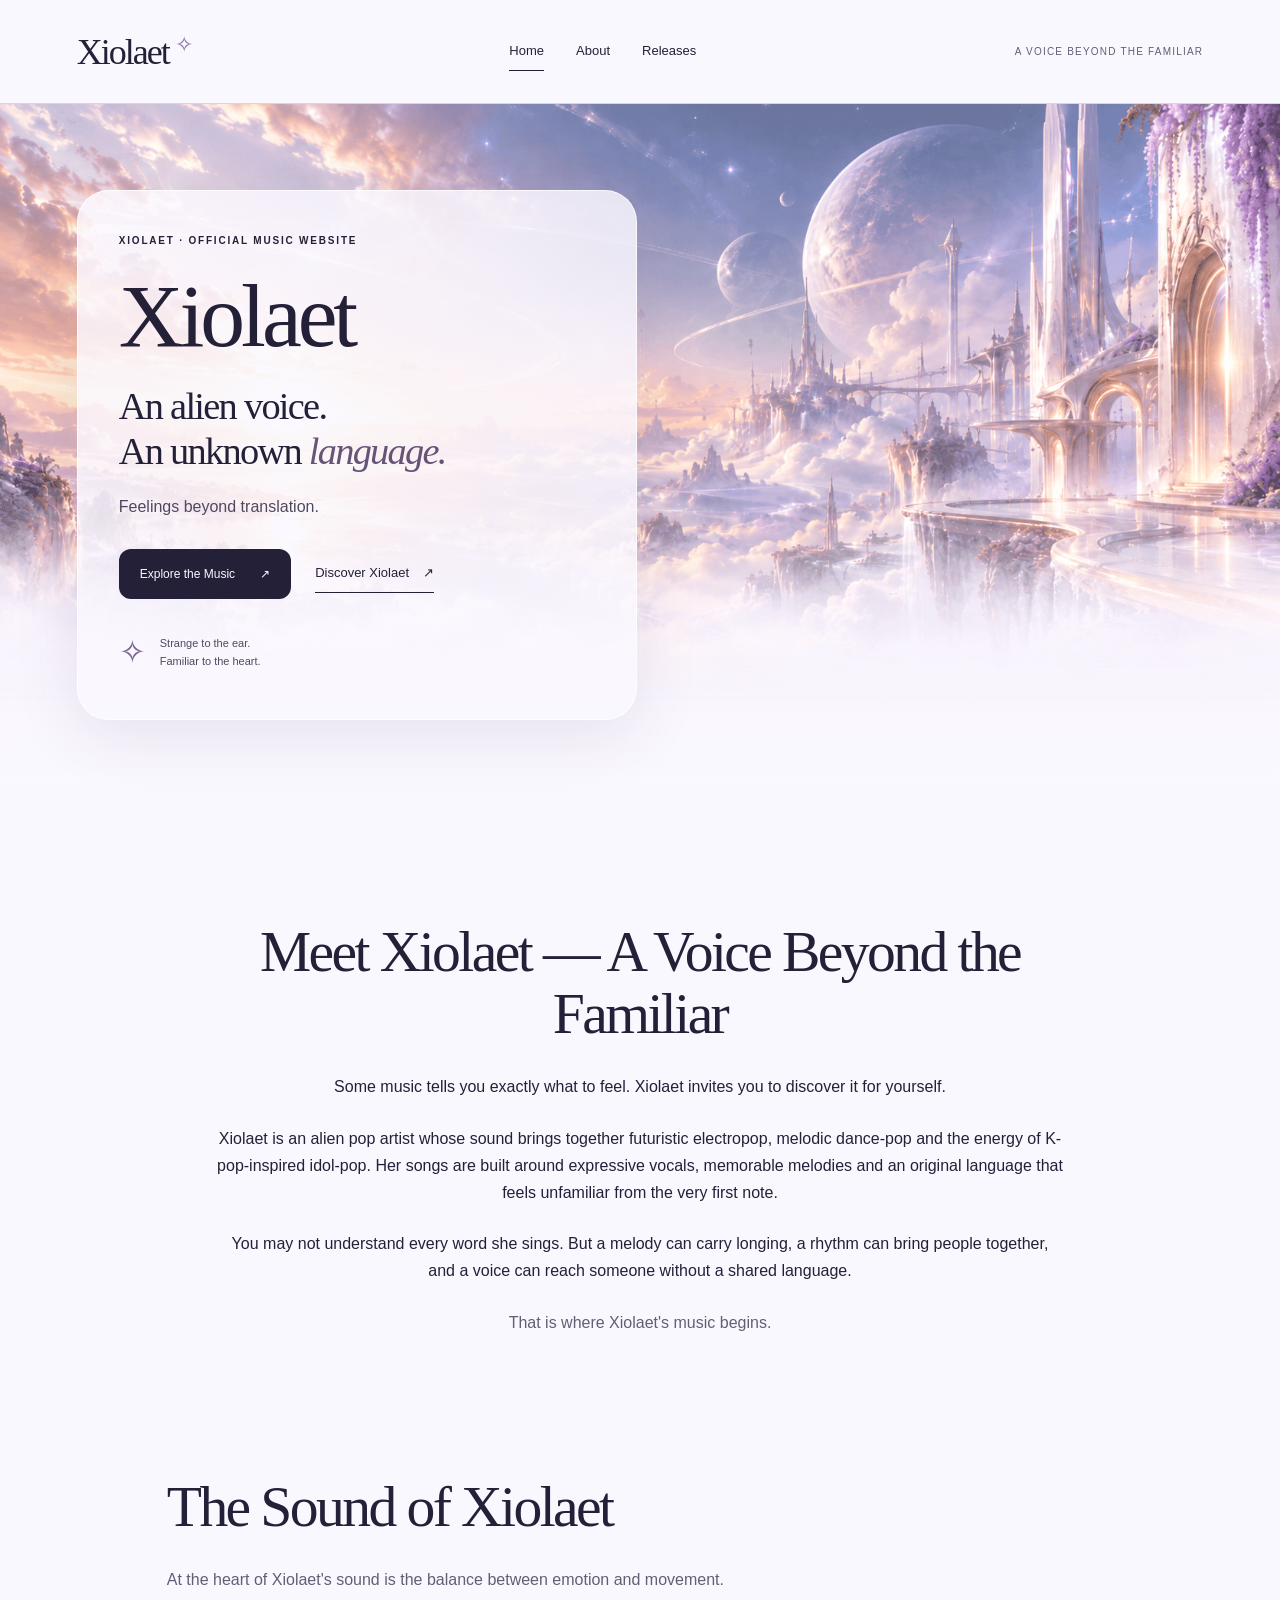
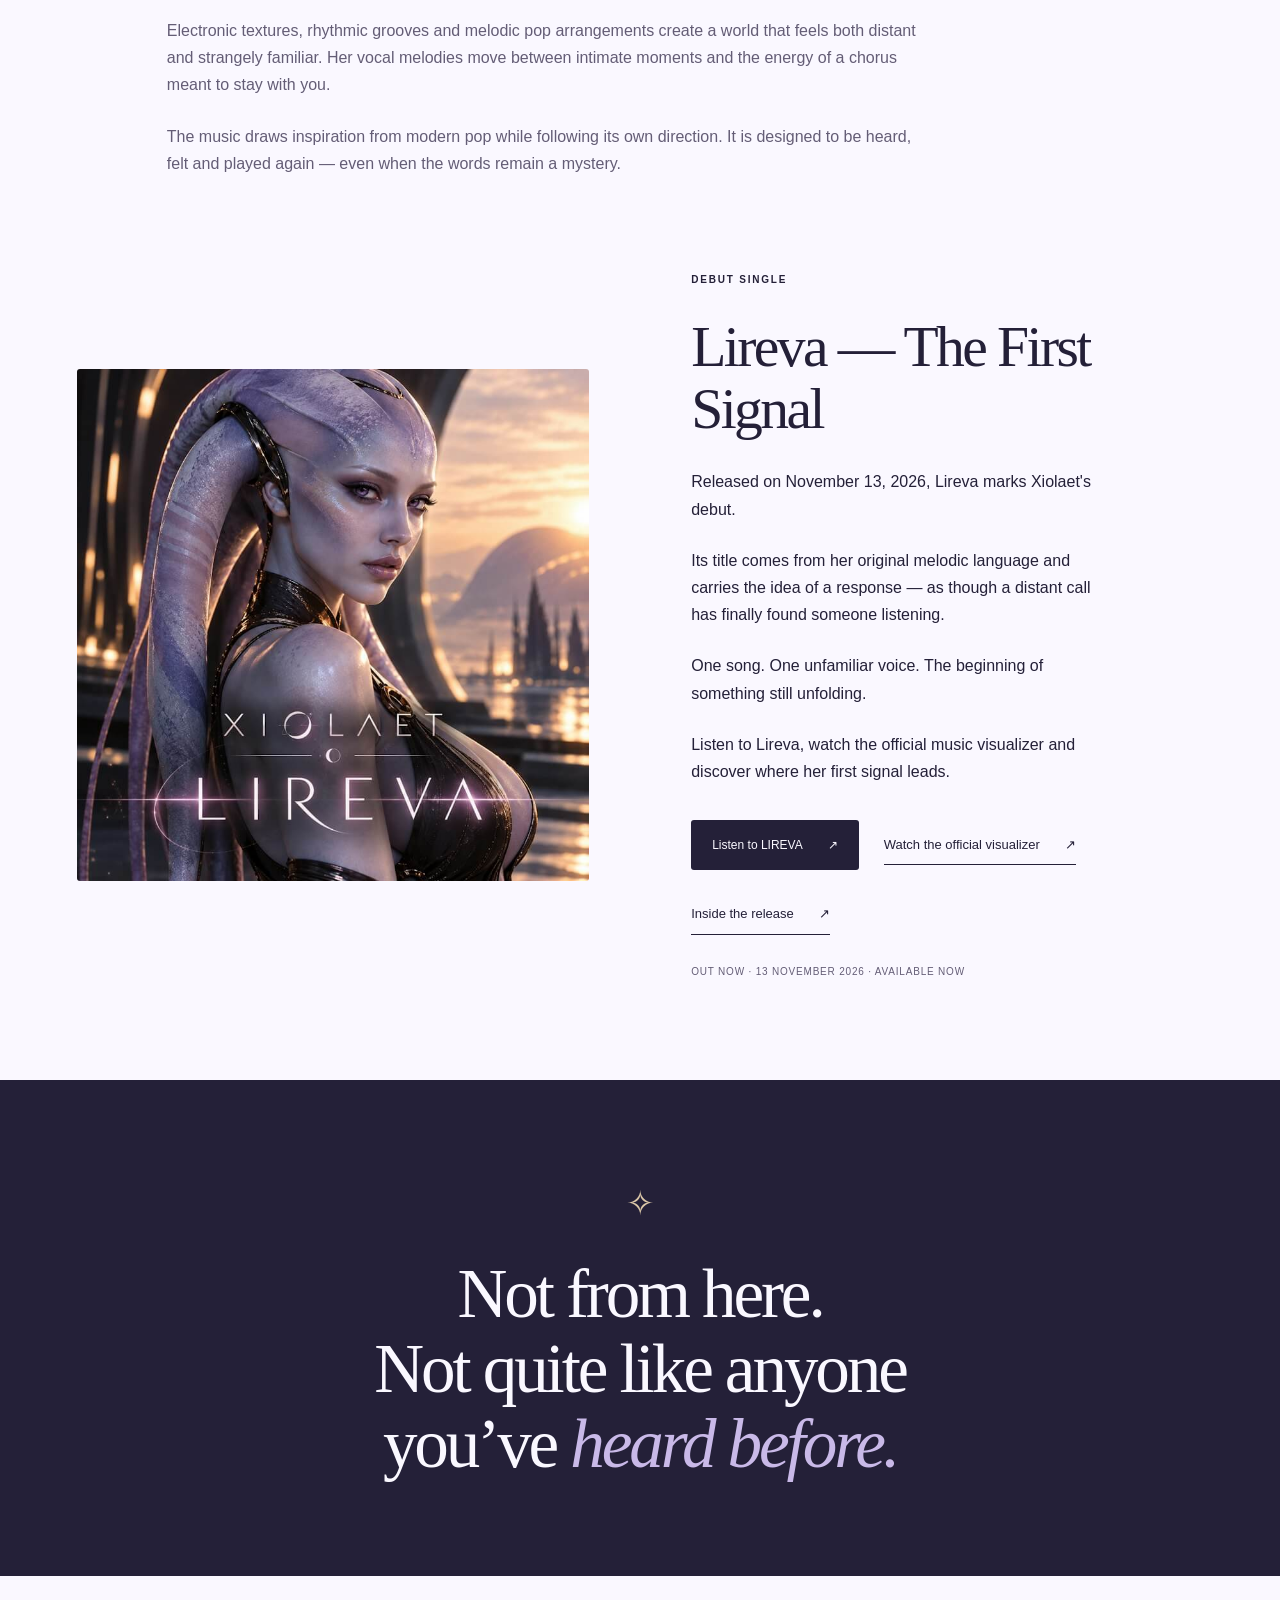
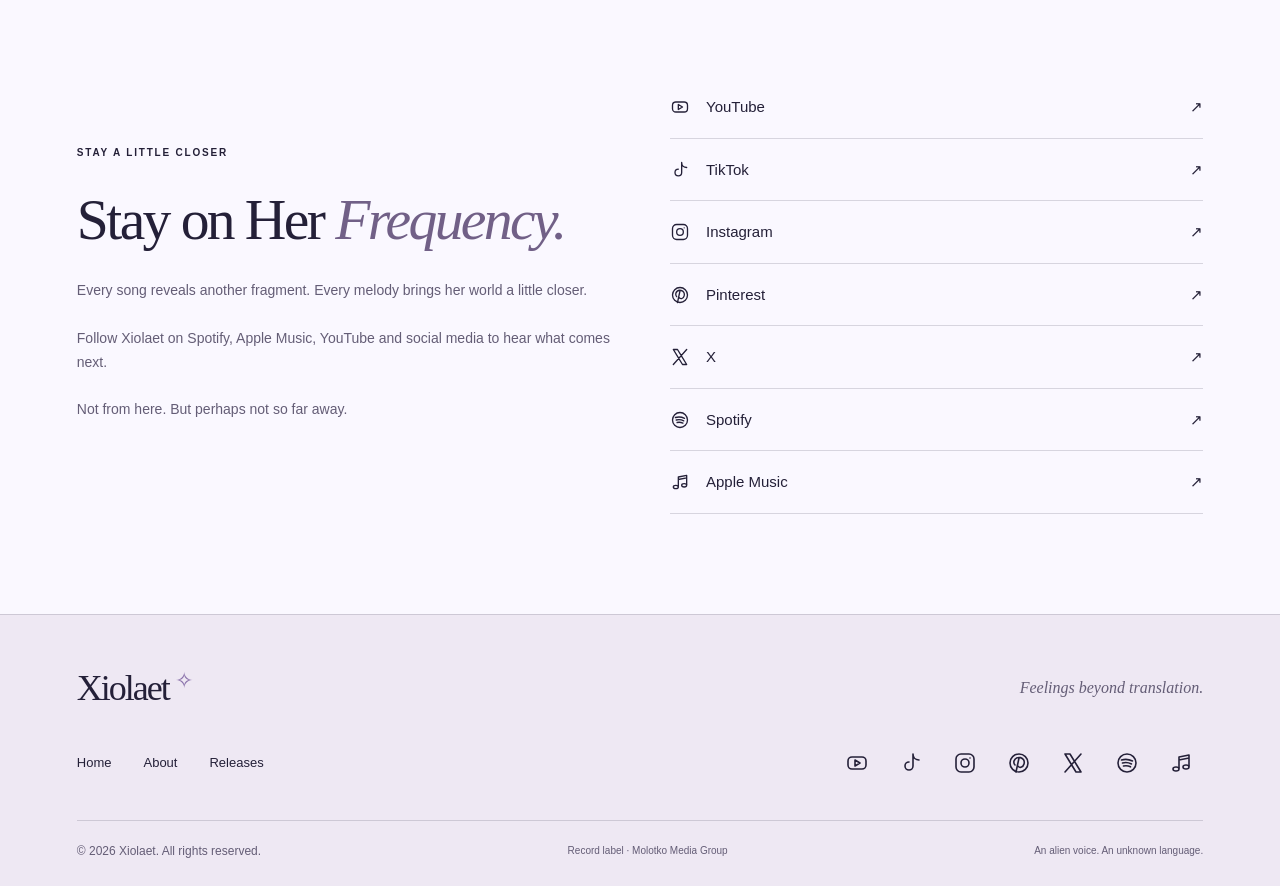
==== commit 22d06a0d: "SEO" ====
--- a/index.html
+++ b/index.html
@@ -1,17 +1,18 @@
 <!doctype html>
 <html lang="en"><head>
 <meta charset="utf-8">
-<meta name="viewport" content="width=device-width, initial-scale=1"><title>Xiolaet — Official Music Website</title>
-<meta name="description" content="Discover Xiolaet’s music and original melodic language. LIREVA was released on 13 November 2026 — explore the official artwork and listen on Spotify.">
+<meta name="viewport" content="width=device-width, initial-scale=1"><title>Xiolaet | Alien Pop, Electropop &amp; Dance-Pop Music</title>
+<meta name="description" content="Enter the world of Xiolaet: alien pop shaped by electropop, dance-pop and an original melodic language. Listen to her debut single, Lireva.">
 <meta name="robots" content="index, follow, max-image-preview:large">
 <meta name="theme-color" content="#FAF8FF">
+<meta property="og:locale" content="en_US">
 <meta property="og:type" content="website">
-<meta property="og:title" content="Xiolaet — Official Music Website">
-<meta property="og:description" content="Discover Xiolaet’s music and original melodic language. LIREVA was released on 13 November 2026 — explore the official artwork and listen on Spotify.">
+<meta property="og:title" content="Xiolaet | Alien Pop, Electropop &amp; Dance-Pop Music">
+<meta property="og:description" content="Enter the world of Xiolaet: alien pop shaped by electropop, dance-pop and an original melodic language. Listen to her debut single, Lireva.">
 <meta property="og:site_name" content="Xiolaet">
-<meta name="twitter:card" content="summary">
-<meta name="twitter:title" content="Xiolaet — Official Music Website">
-<meta name="twitter:description" content="Discover Xiolaet’s music and original melodic language. LIREVA was released on 13 November 2026 — explore the official artwork and listen on Spotify.">
+<meta name="twitter:card" content="summary_large_image">
+<meta name="twitter:title" content="Xiolaet | Alien Pop, Electropop &amp; Dance-Pop Music">
+<meta name="twitter:description" content="Enter the world of Xiolaet: alien pop shaped by electropop, dance-pop and an original melodic language. Listen to her debut single, Lireva.">
 <link rel="canonical" href="https://xiolaet.com/">
 <meta property="og:url" content="https://xiolaet.com/">
 <meta property="og:image" content="https://xiolaet.com/assets/images/xiolaet-1024.webp">
@@ -58,8 +59,8 @@
       "@type": "WebPage",
       "@id": "https://xiolaet.com/#webpage",
       "url": "https://xiolaet.com/",
-      "name": "Xiolaet — Official Music Website",
-      "description": "Discover Xiolaet’s music and original melodic language. LIREVA was released on 13 November 2026 — explore the official artwork and listen on Spotify.",
+      "name": "Xiolaet | Alien Pop, Electropop & Dance-Pop Music",
+      "description": "Enter the world of Xiolaet: alien pop shaped by electropop, dance-pop and an original melodic language. Listen to her debut single, Lireva.",
       "inLanguage": "en",
       "isPartOf": {
         "@id": "https://xiolaet.com/#website"
@@ -68,15 +69,23 @@
         "@id": "https://xiolaet.com/#artist"
       },
       "mentions": {
-        "@type": "Thing",
+        "@type": "MusicRecording",
         "@id": "https://xiolaet.com/releases/lireva/#track",
-        "name": "LIREVA",
+        "name": "Lireva",
         "description": "LIREVA, Xiolaet’s first signal, was released on 13 November 2026. Official cover artwork is available and Listen on Spotify, YouTube Music, Amazon Music and Apple Music.",
         "url": "https://xiolaet.com/releases/lireva/",
         "image": "https://xiolaet.com/assets/images/lireva.jpg",
         "subjectOf": {
           "@id": "https://xiolaet.com/releases/lireva/#webpage"
-        }
+        },
+        "byArtist": {
+          "@id": "https://xiolaet.com/#artist"
+        },
+        "datePublished": "2026-11-13",
+        "sameAs": [
+          "https://open.spotify.com/track/1IL6bCJ4yeOSnDIirAQeHQ",
+          "https://music.youtube.com/watch?v=0c-C7kDxue0"
+        ]
       },
       "relatedLink": [
         "https://www.amazon.com/gp/product/B0HPPDMSDJ",
@@ -95,4 +104,4 @@
   gtag('js', new Date());
 </script>
 <meta name="msvalidate.01" content="C53BC8A722B4CA1189AC6621F218E578" />
-</head><body><a class="skip" href="#main">Skip to content</a><header class="site-header"><a class="wordmark" href="/" aria-label="Xiolaet home">Xiolaet<span aria-hidden="true">✧</span></a><button class="menu-toggle" aria-controls="navigation" aria-expanded="false" hidden>Menu <span aria-hidden="true">＋</span></button><nav id="navigation" aria-label="Main navigation"><a href="/" aria-current="page">Home</a><a href="/about/">About</a><a href="/releases/">Releases</a></nav><span class="header-note">A voice beyond the familiar</span></header><main id="main"><section class="hero" aria-labelledby="hero-title"><div class="hero-copy"><p class="eyebrow">Xiolaet · Official music website</p><h1 id="hero-title">Xiolaet</h1><h2>An alien voice.<br>An unknown <em>language.</em></h2><p class="hero-sub">Feelings beyond translation.</p><div class="actions"><a class="button" href="/releases/">Explore the Music <span aria-hidden="true">↗</span></a><a class="text-link" href="/about/">Discover Xiolaet <span aria-hidden="true">↗</span></a></div><div class="hero-caption"><span class="tiny-star" aria-hidden="true">✧</span><span>Strange to the ear.<br>Familiar to the heart.</span></div></div></section><section class="intro section reveal"><p class="eyebrow">Sound without borders</p><h2>You don’t need every word<br>to <em>feel something.</em></h2><p>Xiolaet makes alien pop with the pulse of dance-pop and the detail of electropop. She sings in her own melodic language — unfamiliar words, unmistakable feeling. Start with the voice. The rest can wait.</p></section><section class="featured section reveal"><a class="art-link" href="/releases/lireva/" aria-label="Explore LIREVA"><img class="release-artwork" src="/assets/images/lireva.jpg" width="800" height="800" alt="Official LIREVA cover artwork featuring Xiolaet against a sunset skyline" loading="lazy"></a><div class="feature-copy"><p class="eyebrow">In focus / The music</p><h2>LIREVA</h2><p class="muted">A track by Xiolaet.</p><p>Her first signal. A mysterious language. A melody that feels familiar.</p><p class="muted">From Xiolaet’s original melodic language. Its working meaning relates to answering or responding.</p><div class="actions"><a class="button" href="/releases/lireva/">Listen to LIREVA <span aria-hidden="true">↗</span></a><a class="text-link" href="/releases/lireva/#lireva-video">Watch the official visualizer <span aria-hidden="true">↗</span></a><a class="text-link" href="/releases/lireva/">Inside the release <span>↗</span></a></div><span class="status">Out now · <time datetime="2026-11-13">13 November 2026</time> · Available now</span></div></section><section class="statement reveal"><span aria-hidden="true">✧</span><h2>Not from here.<br>Not quite like anyone<br>you’ve <em>heard before.</em></h2></section><section class="discovery section reveal"><div><p class="eyebrow">Stay a little closer</p><h2>Find her <em>frequency.</em></h2></div><div class="discovery-links"><a href="https://www.youtube.com/@xiolaet" target="_blank" rel="noopener noreferrer" aria-label="Xiolaet on YouTube (opens in a new tab)"><img src="/assets/icons/youtube.svg" width="20" height="20" alt="">YouTube<span aria-hidden="true">↗</span></a><a href="https://www.tiktok.com/@xiolaet_music" target="_blank" rel="noopener noreferrer" aria-label="Xiolaet on TikTok (opens in a new tab)"><img src="/assets/icons/tiktok.svg" width="20" height="20" alt="">TikTok<span aria-hidden="true">↗</span></a><a href="https://www.instagram.com/xiolaet.music/" target="_blank" rel="noopener noreferrer" aria-label="Xiolaet on Instagram (opens in a new tab)"><img src="/assets/icons/instagram.svg" width="20" height="20" alt="">Instagram<span aria-hidden="true">↗</span></a><a href="https://www.pinterest.com/xiolaet/" target="_blank" rel="noopener noreferrer" aria-label="Xiolaet on Pinterest (opens in a new tab)"><img src="/assets/icons/pinterest.svg" width="20" height="20" alt="">Pinterest<span aria-hidden="true">↗</span></a><a href="https://x.com/xiolaet" target="_blank" rel="noopener noreferrer" aria-label="Xiolaet on X (opens in a new tab)"><img src="/assets/icons/x.svg" width="20" height="20" alt="">X<span aria-hidden="true">↗</span></a><a href="https://open.spotify.com/artist/1tHgPAeahSXP8N11vZ2Hvl" target="_blank" rel="noopener noreferrer" aria-label="Xiolaet on Spotify (opens in a new tab)"><img src="/assets/icons/spotify.svg" width="20" height="20" alt="">Spotify<span aria-hidden="true">↗</span></a><a href="https://music.apple.com/us/artist/xiolaet/6828361482" target="_blank" rel="noopener noreferrer" aria-label="Xiolaet on Apple Music (opens in a new tab)"><img src="/assets/icons/apple-music.svg" width="20" height="20" alt="">Apple Music<span aria-hidden="true">↗</span></a></div></section></main><footer><div class="footer-top"><a class="wordmark" href="/">Xiolaet<span aria-hidden="true">✧</span></a><p>Feelings beyond translation.</p></div><div class="footer-middle"><nav aria-label="Footer navigation"><a href="/" aria-current="page">Home</a><a href="/about/">About</a><a href="/releases/">Releases</a></nav><div class="social-links"><a href="https://www.youtube.com/@xiolaet" target="_blank" rel="noopener noreferrer" aria-label="Xiolaet on YouTube (opens in a new tab)"><img src="/assets/icons/youtube.svg" width="20" height="20" alt="">YouTube<span aria-hidden="true">↗</span></a><a href="https://www.tiktok.com/@xiolaet_music" target="_blank" rel="noopener noreferrer" aria-label="Xiolaet on TikTok (opens in a new tab)"><img src="/assets/icons/tiktok.svg" width="20" height="20" alt="">TikTok<span aria-hidden="true">↗</span></a><a href="https://www.instagram.com/xiolaet.music/" target="_blank" rel="noopener noreferrer" aria-label="Xiolaet on Instagram (opens in a new tab)"><img src="/assets/icons/instagram.svg" width="20" height="20" alt="">Instagram<span aria-hidden="true">↗</span></a><a href="https://www.pinterest.com/xiolaet/" target="_blank" rel="noopener noreferrer" aria-label="Xiolaet on Pinterest (opens in a new tab)"><img src="/assets/icons/pinterest.svg" width="20" height="20" alt="">Pinterest<span aria-hidden="true">↗</span></a><a href="https://x.com/xiolaet" target="_blank" rel="noopener noreferrer" aria-label="Xiolaet on X (opens in a new tab)"><img src="/assets/icons/x.svg" width="20" height="20" alt="">X<span aria-hidden="true">↗</span></a><a href="https://open.spotify.com/artist/1tHgPAeahSXP8N11vZ2Hvl" target="_blank" rel="noopener noreferrer" aria-label="Xiolaet on Spotify (opens in a new tab)"><img src="/assets/icons/spotify.svg" width="20" height="20" alt="">Spotify<span aria-hidden="true">↗</span></a><a href="https://music.apple.com/us/artist/xiolaet/6828361482" target="_blank" rel="noopener noreferrer" aria-label="Xiolaet on Apple Music (opens in a new tab)"><img src="/assets/icons/apple-music.svg" width="20" height="20" alt="">Apple Music<span aria-hidden="true">↗</span></a></div></div><div class="footer-bottom"><small>© 2026 Xiolaet. All rights reserved.</small><span class="label-credit">Record label · Molotko Media Group</span><span>An alien voice. An unknown language.</span></div></footer></body></html>+</head><body><a class="skip" href="#main">Skip to content</a><header class="site-header"><a class="wordmark" href="/" aria-label="Xiolaet home">Xiolaet<span aria-hidden="true">✧</span></a><button class="menu-toggle" aria-controls="navigation" aria-expanded="false" hidden>Menu <span aria-hidden="true">＋</span></button><nav id="navigation" aria-label="Main navigation"><a href="/" aria-current="page">Home</a><a href="/about/">About</a><a href="/releases/">Releases</a></nav><span class="header-note">A voice beyond the familiar</span></header><main id="main"><section class="hero" aria-labelledby="hero-title"><div class="hero-copy"><p class="eyebrow">Xiolaet · Official music website</p><h1 id="hero-title">Xiolaet</h1><h2>An alien voice.<br>An unknown <em>language.</em></h2><p class="hero-sub">Feelings beyond translation.</p><div class="actions"><a class="button" href="/releases/">Explore the Music <span aria-hidden="true">↗</span></a><a class="text-link" href="/about/">Discover Xiolaet <span aria-hidden="true">↗</span></a></div><div class="hero-caption"><span class="tiny-star" aria-hidden="true">✧</span><span>Strange to the ear.<br>Familiar to the heart.</span></div></div></section><section class="intro section"><h2>Meet Xiolaet — A Voice Beyond the Familiar</h2><p>Some music tells you exactly what to feel. Xiolaet invites you to discover it for yourself.</p><p>Xiolaet is an alien pop artist whose sound brings together futuristic electropop, melodic dance-pop and the energy of K-pop-inspired idol-pop. Her songs are built around expressive vocals, memorable melodies and an original language that feels unfamiliar from the very first note.</p><p>You may not understand every word she sings. But a melody can carry longing, a rhythm can bring people together, and a voice can reach someone without a shared language.</p><p>That is where Xiolaet&#x27;s music begins.</p></section><section class="copy-section section"><h2>The Sound of Xiolaet</h2><p>At the heart of Xiolaet&#x27;s sound is the balance between emotion and movement.</p><p>Electronic textures, rhythmic grooves and melodic pop arrangements create a world that feels both distant and strangely familiar. Her vocal melodies move between intimate moments and the energy of a chorus meant to stay with you.</p><p>The music draws inspiration from modern pop while following its own direction. It is designed to be heard, felt and played again — even when the words remain a mystery.</p></section><section class="featured section reveal"><a class="art-link" href="/releases/lireva/" aria-label="Explore LIREVA"><img class="release-artwork" src="/assets/images/lireva.jpg" width="800" height="800" alt="Cover artwork for Lireva, the debut single by Xiolaet" loading="lazy"></a><div class="feature-copy"><p class="eyebrow">Debut single</p><h2>Lireva — The First Signal</h2><p>Released on November 13, 2026, Lireva marks Xiolaet&#x27;s debut.</p><p>Its title comes from her original melodic language and carries the idea of a response — as though a distant call has finally found someone listening.</p><p>One song. One unfamiliar voice. The beginning of something still unfolding.</p><p>Listen to Lireva, watch the official music visualizer and discover where her first signal leads.</p><div class="actions"><a class="button" href="/releases/lireva/">Listen to LIREVA <span aria-hidden="true">↗</span></a><a class="text-link" href="/releases/lireva/#lireva-video">Watch the official visualizer <span aria-hidden="true">↗</span></a><a class="text-link" href="/releases/lireva/">Inside the release <span>↗</span></a></div><span class="status">Out now · <time datetime="2026-11-13">13 November 2026</time> · Available now</span></div></section><section class="statement reveal"><span aria-hidden="true">✧</span><h2>Not from here.<br>Not quite like anyone<br>you’ve <em>heard before.</em></h2></section><section class="discovery section reveal"><div><p class="eyebrow">Stay a little closer</p><h2>Stay on Her <em>Frequency.</em></h2><p>Every song reveals another fragment. Every melody brings her world a little closer.</p><p>Follow Xiolaet on Spotify, Apple Music, YouTube and social media to hear what comes next.</p><p>Not from here. But perhaps not so far away.</p></div><div class="discovery-links"><a href="https://www.youtube.com/@xiolaet" target="_blank" rel="noopener noreferrer" aria-label="Xiolaet on YouTube (opens in a new tab)"><img src="/assets/icons/youtube.svg" width="20" height="20" alt="">YouTube<span aria-hidden="true">↗</span></a><a href="https://www.tiktok.com/@xiolaet_music" target="_blank" rel="noopener noreferrer" aria-label="Xiolaet on TikTok (opens in a new tab)"><img src="/assets/icons/tiktok.svg" width="20" height="20" alt="">TikTok<span aria-hidden="true">↗</span></a><a href="https://www.instagram.com/xiolaet.music/" target="_blank" rel="noopener noreferrer" aria-label="Xiolaet on Instagram (opens in a new tab)"><img src="/assets/icons/instagram.svg" width="20" height="20" alt="">Instagram<span aria-hidden="true">↗</span></a><a href="https://www.pinterest.com/xiolaet/" target="_blank" rel="noopener noreferrer" aria-label="Xiolaet on Pinterest (opens in a new tab)"><img src="/assets/icons/pinterest.svg" width="20" height="20" alt="">Pinterest<span aria-hidden="true">↗</span></a><a href="https://x.com/xiolaet" target="_blank" rel="noopener noreferrer" aria-label="Xiolaet on X (opens in a new tab)"><img src="/assets/icons/x.svg" width="20" height="20" alt="">X<span aria-hidden="true">↗</span></a><a href="https://open.spotify.com/artist/1tHgPAeahSXP8N11vZ2Hvl" target="_blank" rel="noopener noreferrer" aria-label="Xiolaet on Spotify (opens in a new tab)"><img src="/assets/icons/spotify.svg" width="20" height="20" alt="">Spotify<span aria-hidden="true">↗</span></a><a href="https://music.apple.com/us/artist/xiolaet/6828361482" target="_blank" rel="noopener noreferrer" aria-label="Xiolaet on Apple Music (opens in a new tab)"><img src="/assets/icons/apple-music.svg" width="20" height="20" alt="">Apple Music<span aria-hidden="true">↗</span></a></div></section></main><footer><div class="footer-top"><a class="wordmark" href="/">Xiolaet<span aria-hidden="true">✧</span></a><p>Feelings beyond translation.</p></div><div class="footer-middle"><nav aria-label="Footer navigation"><a href="/" aria-current="page">Home</a><a href="/about/">About</a><a href="/releases/">Releases</a></nav><div class="social-links"><a href="https://www.youtube.com/@xiolaet" target="_blank" rel="noopener noreferrer" aria-label="Xiolaet on YouTube (opens in a new tab)" title="YouTube"><img src="/assets/icons/youtube.svg" width="20" height="20" alt=""></a><a href="https://www.tiktok.com/@xiolaet_music" target="_blank" rel="noopener noreferrer" aria-label="Xiolaet on TikTok (opens in a new tab)" title="TikTok"><img src="/assets/icons/tiktok.svg" width="20" height="20" alt=""></a><a href="https://www.instagram.com/xiolaet.music/" target="_blank" rel="noopener noreferrer" aria-label="Xiolaet on Instagram (opens in a new tab)" title="Instagram"><img src="/assets/icons/instagram.svg" width="20" height="20" alt=""></a><a href="https://www.pinterest.com/xiolaet/" target="_blank" rel="noopener noreferrer" aria-label="Xiolaet on Pinterest (opens in a new tab)" title="Pinterest"><img src="/assets/icons/pinterest.svg" width="20" height="20" alt=""></a><a href="https://x.com/xiolaet" target="_blank" rel="noopener noreferrer" aria-label="Xiolaet on X (opens in a new tab)" title="X"><img src="/assets/icons/x.svg" width="20" height="20" alt=""></a><a href="https://open.spotify.com/artist/1tHgPAeahSXP8N11vZ2Hvl" target="_blank" rel="noopener noreferrer" aria-label="Xiolaet on Spotify (opens in a new tab)" title="Spotify"><img src="/assets/icons/spotify.svg" width="20" height="20" alt=""></a><a href="https://music.apple.com/us/artist/xiolaet/6828361482" target="_blank" rel="noopener noreferrer" aria-label="Xiolaet on Apple Music (opens in a new tab)" title="Apple Music"><img src="/assets/icons/apple-music.svg" width="20" height="20" alt=""></a></div></div><div class="footer-bottom"><small>© 2026 Xiolaet. All rights reserved.</small><span class="label-credit">Record label · Molotko Media Group</span><span>An alien voice. An unknown language.</span></div></footer></body></html>
--- a/assets/css/styles.css
+++ b/assets/css/styles.css
@@ -1,5 +1,5 @@
 :root{--pearl:#faf8ff;--lavender:#c9b9e8;--blush:#f2e6f2;--lilac:#a99acb;--ink:#242038;--muted:#645d76;--cobalt:#7386cb;--champagne:#dcc8a9;--serif:Georgia,'Times New Roman',serif;--sans:'Helvetica Neue',Arial,sans-serif;--space:clamp(24px,6vw,100px);--radius:3px;--line:rgba(36,32,56,.16)}
-*{box-sizing:border-box}html{scroll-behavior:smooth;scroll-padding-top:30px}body{margin:0;background:var(--pearl);color:var(--ink);font-family:var(--sans);font-size:16px;line-height:1.7}a{color:inherit;text-decoration:none}a,button{-webkit-tap-highlight-color:transparent}a:focus-visible,button:focus-visible{outline:3px solid #62428e;outline-offset:6px}img{display:block;max-width:100%;height:auto}button{font:inherit}p{margin:0 0 24px}h1,h2,h3{font-family:var(--serif);font-weight:400;line-height:1.08;letter-spacing:-.045em;margin:0 0 28px}h1{font-size:clamp(52px,7vw,106px)}h2{font-size:clamp(36px,4.5vw,68px)}em{font-weight:400;color:#716087}small{font-size:12px}::selection{background:var(--lavender)}.skip{position:fixed;top:-100px;left:15px;background:var(--ink);color:white;padding:12px;z-index:20}.skip:focus{top:10px}.site-header{height:104px;padding:0 var(--space);display:flex;align-items:center;justify-content:space-between;border-bottom:1px solid var(--line);gap:25px}.wordmark{font-family:var(--serif);font-size:36px;line-height:1;letter-spacing:-2px;white-space:nowrap}.wordmark span{font-size:22px;display:inline-block;vertical-align:top;margin-left:6px;color:#8a72ab}.site-header nav,footer nav{display:flex;gap:32px;font-size:13px}.site-header nav a{padding:10px 0;position:relative}.site-header nav a[aria-current=page]:after{content:'';position:absolute;bottom:2px;left:0;right:0;height:1px;background:var(--ink)}.header-note{font-size:10px;letter-spacing:.12em;text-transform:uppercase;color:var(--muted)}.eyebrow{font-size:10px;letter-spacing:.18em;text-transform:uppercase;font-weight:600;margin-bottom:28px}.actions{display:flex;gap:25px;align-items:center;flex-wrap:wrap;margin-top:35px}.button{background:var(--ink);color:var(--pearl);padding:15px 21px;font-size:12px;display:inline-flex;gap:25px;border-radius:var(--radius);transition:background .2s,transform .2s}.button:hover{background:#4c3d64;transform:translateY(-2px)}.text-link{font-size:13px;display:inline-flex;align-items:center;gap:25px;border-bottom:1px solid var(--ink);padding:8px 0;transition:gap .2s}.text-link:hover{gap:35px}.tiny-star{font-size:40px;color:#9380b5}.section{padding:100px var(--space);max-width:1700px;margin:auto}.intro{text-align:center;max-width:1000px;padding-top:115px;padding-bottom:110px}.intro p:last-child{max-width:590px;margin:0 auto;color:var(--muted)}.featured{display:grid;grid-template-columns:1fr 1fr;gap:clamp(30px,8vw,130px);align-items:center;padding-top:20px}.cover{aspect-ratio:1;background:radial-gradient(ellipse at 60% 35%,#faf4ec 0,transparent 42%),linear-gradient(135deg,#d0c3e7,#ede5f2 50%,#b6b5d3);position:relative;overflow:hidden;display:flex;align-items:center;justify-content:center;isolation:isolate;border:1px solid #ddd2e6}.cover-top{position:absolute;top:7%;left:7%;right:7%;display:flex;justify-content:space-between;font-family:var(--serif);font-size:clamp(14px,2vw,24px)}.cover-top span{font-family:var(--sans);font-size:9px;letter-spacing:.15em;padding-top:7px}.orbit{width:53%;height:65%;border-radius:50%;border:1px solid #faf8ff;box-shadow:inset 18px 2px 30px #ffffff90,15px 10px 40px #8b7da54d;transform:rotate(35deg);position:absolute;z-index:-1}.orbit:after{content:'';position:absolute;inset:10%;border-radius:50%;border:1px solid #ffffff80}.cover-title{font-size:clamp(36px,6vw,90px);font-family:var(--serif);letter-spacing:.07em;color:#453a59}.cover-note{position:absolute;bottom:7%;left:5%;right:5%;text-align:center;font-size:9px;letter-spacing:.04em;color:#51465f}.art-link{display:block}.art-link .cover{transition:filter .4s,transform .4s}.art-link:hover .cover{filter:brightness(1.04);transform:translateY(-4px)}.feature-copy p{max-width:400px}.muted{color:var(--muted);font-size:14px}.status{display:block;font-size:10px;letter-spacing:.08em;text-transform:uppercase;color:var(--muted);margin-top:28px}.statement{padding:95px 24px;background:var(--ink);color:var(--pearl);text-align:center}.statement>span{color:var(--champagne);font-size:34px;display:inline-block;margin-bottom:25px;animation:float 6s ease-in-out infinite}.statement h2{font-size:clamp(40px,5.4vw,80px);margin:0}.statement em{color:var(--lavender)}.discovery{display:grid;grid-template-columns:1fr 1fr;gap:60px;align-items:center}.discovery h2{margin:0}.discovery-links a{display:flex;align-items:center;gap:16px;padding:18px 0;border-bottom:1px solid var(--line);font-size:15px}.discovery-links a span{margin-left:auto}.discovery-links a:hover{color:#755391}.page-heading{padding:85px var(--space) 40px;max-width:1700px;margin:auto}.page-heading>p:last-child{color:var(--muted)}.about-grid{display:grid;grid-template-columns:1fr 1fr;gap:8vw;padding-top:25px;align-items:start}.about-image .portrait{width:100%;max-height:850px;object-fit:cover}.photo-note{font-size:11px;color:var(--muted);margin-top:15px}.editorial{padding-top:18px}.editorial h2{font-size:clamp(32px,3.5vw,52px)}.editorial p{color:var(--muted)}.editorial .eyebrow{color:var(--ink)}.editorial h2:not(:first-child){margin-top:30px}.future{background:#eee7f5;text-align:center;max-width:none}.future p:last-child{margin:0}.catalog{padding-top:15px;display:grid;grid-template-columns:1fr 1fr;gap:8vw;align-items:center}.release-title{display:flex;justify-content:space-between;align-items:center;margin-top:25px}.release-title h2{font-size:36px;margin:0}.release-card>p{margin:10px 0}.catalog-note{text-align:center;padding:50px 15px}.catalog-note>span{font-size:60px;color:#a99acb}.catalog-note p{font-family:var(--serif);font-size:42px;line-height:1.2;margin:25px 0}.catalog-note small{color:var(--muted)}.breadcrumbs{display:flex;gap:16px;font-size:11px;padding:35px var(--space) 0}.breadcrumbs a:hover{text-decoration:underline}.release-hero{display:grid;grid-template-columns:1fr 1fr;gap:7vw;padding-top:45px;align-items:center}.release-intro h1{font-size:clamp(55px,7vw,100px)}.lead{font-family:var(--serif);font-size:34px;line-height:1.2}.release-intro>p:not(.eyebrow):not(.lead){color:var(--muted)}dl{font-size:12px;margin-top:35px}dl>div{display:grid;grid-template-columns:40% 60%;padding:12px 0;border-top:1px solid var(--line)}dt{color:var(--muted)}dd{margin:0}dd a{text-decoration:underline}.track-details{padding-top:0}.detail-row{display:grid;grid-template-columns:1fr 2fr;gap:35px;padding:50px 0;border-top:1px solid var(--line)}.detail-row h2{font-size:38px}.detail-row p{max-width:580px}.draft{color:var(--muted);font-size:13px}.back-link{margin-top:15px}footer{padding:55px var(--space) 25px;background:#eee8f3;border-top:1px solid var(--line)}.footer-top,.footer-middle,.footer-bottom{display:flex;justify-content:space-between;align-items:center;gap:25px}.footer-top{margin-bottom:35px}.footer-top p{font-family:var(--serif);font-style:italic;margin:0;color:var(--muted)}.social-links{display:flex;gap:25px}.social-links a{font-size:11px;display:flex;align-items:center;gap:7px}.social-links a span{font-size:13px}.footer-bottom{border-top:1px solid var(--line);margin-top:35px;padding-top:20px;font-size:10px;color:var(--muted)}.menu-toggle{background:none;border:1px solid var(--line);padding:7px 12px;color:var(--ink);font-size:12px}.reveal.is-pending{opacity:0;transform:translateY(18px)}.reveal{transition:opacity .7s,transform .7s}@keyframes float{50%{transform:translateY(-7px)}}
+*{box-sizing:border-box}html{scroll-behavior:smooth;scroll-padding-top:30px}body{margin:0;background:var(--pearl);color:var(--ink);font-family:var(--sans);font-size:16px;line-height:1.7}a{color:inherit;text-decoration:none}a,button{-webkit-tap-highlight-color:transparent}a:focus-visible,button:focus-visible{outline:3px solid #62428e;outline-offset:6px}img{display:block;max-width:100%;height:auto}button{font:inherit}p{margin:0 0 24px}h1,h2,h3{font-family:var(--serif);font-weight:400;line-height:1.08;letter-spacing:-.045em;margin:0 0 28px}h1{font-size:clamp(52px,7vw,106px)}h2{font-size:clamp(36px,4.5vw,68px)}em{font-weight:400;color:#716087}small{font-size:12px}::selection{background:var(--lavender)}.skip{position:fixed;top:-100px;left:15px;background:var(--ink);color:white;padding:12px;z-index:20}.skip:focus{top:10px}.site-header{height:104px;padding:0 var(--space);display:flex;align-items:center;justify-content:space-between;border-bottom:1px solid var(--line);gap:25px}.wordmark{font-family:var(--serif);font-size:36px;line-height:1;letter-spacing:-2px;white-space:nowrap}.wordmark span{font-size:22px;display:inline-block;vertical-align:top;margin-left:6px;color:#8a72ab}.site-header nav,footer nav{display:flex;gap:32px;font-size:13px}.site-header nav a{padding:10px 0;position:relative}.site-header nav a[aria-current=page]:after{content:'';position:absolute;bottom:2px;left:0;right:0;height:1px;background:var(--ink)}.header-note{font-size:10px;letter-spacing:.12em;text-transform:uppercase;color:var(--muted)}.eyebrow{font-size:10px;letter-spacing:.18em;text-transform:uppercase;font-weight:600;margin-bottom:28px}.actions{display:flex;gap:25px;align-items:center;flex-wrap:wrap;margin-top:35px}.button{background:var(--ink);color:var(--pearl);padding:15px 21px;font-size:12px;display:inline-flex;gap:25px;border-radius:var(--radius);transition:background .2s,transform .2s}.button:hover{background:#4c3d64;transform:translateY(-2px)}.text-link{font-size:13px;display:inline-flex;align-items:center;gap:25px;border-bottom:1px solid var(--ink);padding:8px 0;transition:gap .2s}.text-link:hover{gap:35px}.tiny-star{font-size:40px;color:#9380b5}.section{padding:100px var(--space);max-width:1700px;margin:auto}.intro{text-align:center;max-width:1000px;padding-top:115px;padding-bottom:110px}.intro p:last-child{max-width:590px;margin:0 auto;color:var(--muted)}.featured{display:grid;grid-template-columns:1fr 1fr;gap:clamp(30px,8vw,130px);align-items:center;padding-top:20px}.cover{aspect-ratio:1;background:radial-gradient(ellipse at 60% 35%,#faf4ec 0,transparent 42%),linear-gradient(135deg,#d0c3e7,#ede5f2 50%,#b6b5d3);position:relative;overflow:hidden;display:flex;align-items:center;justify-content:center;isolation:isolate;border:1px solid #ddd2e6}.cover-top{position:absolute;top:7%;left:7%;right:7%;display:flex;justify-content:space-between;font-family:var(--serif);font-size:clamp(14px,2vw,24px)}.cover-top span{font-family:var(--sans);font-size:9px;letter-spacing:.15em;padding-top:7px}.orbit{width:53%;height:65%;border-radius:50%;border:1px solid #faf8ff;box-shadow:inset 18px 2px 30px #ffffff90,15px 10px 40px #8b7da54d;transform:rotate(35deg);position:absolute;z-index:-1}.orbit:after{content:'';position:absolute;inset:10%;border-radius:50%;border:1px solid #ffffff80}.cover-title{font-size:clamp(36px,6vw,90px);font-family:var(--serif);letter-spacing:.07em;color:#453a59}.cover-note{position:absolute;bottom:7%;left:5%;right:5%;text-align:center;font-size:9px;letter-spacing:.04em;color:#51465f}.art-link{display:block}.art-link .cover{transition:filter .4s,transform .4s}.art-link:hover .cover{filter:brightness(1.04);transform:translateY(-4px)}.feature-copy p{max-width:400px}.muted{color:var(--muted);font-size:14px}.status{display:block;font-size:10px;letter-spacing:.08em;text-transform:uppercase;color:var(--muted);margin-top:28px}.statement{padding:95px 24px;background:var(--ink);color:var(--pearl);text-align:center}.statement>span{color:var(--champagne);font-size:34px;display:inline-block;margin-bottom:25px;animation:float 6s ease-in-out infinite}.statement h2{font-size:clamp(40px,5.4vw,80px);margin:0}.statement em{color:var(--lavender)}.discovery{display:grid;grid-template-columns:1fr 1fr;gap:60px;align-items:center}.discovery-links a{display:flex;align-items:center;gap:16px;padding:18px 0;border-bottom:1px solid var(--line);font-size:15px}.discovery-links a span{margin-left:auto}.discovery-links a:hover{color:#755391}.page-heading{padding:85px var(--space) 40px;max-width:1700px;margin:auto}.page-heading>p:last-child{color:var(--muted)}.about-grid{display:grid;grid-template-columns:1fr 1fr;gap:8vw;padding-top:25px;align-items:start}.about-image .portrait{width:100%;max-height:850px;object-fit:cover}.photo-note{font-size:11px;color:var(--muted);margin-top:15px}.editorial{padding-top:18px}.editorial h2{font-size:clamp(32px,3.5vw,52px)}.editorial p{color:var(--muted)}.editorial .eyebrow{color:var(--ink)}.editorial h2:not(:first-child){margin-top:30px}.future{background:#eee7f5;text-align:center;max-width:none}.future p:last-child{margin:0}.catalog{padding-top:15px;display:grid;grid-template-columns:1fr 1fr;gap:8vw;align-items:center}.release-title{display:flex;justify-content:space-between;align-items:center;margin-top:25px}.release-title h2{font-size:36px;margin:0}.release-card>p{margin:10px 0}.catalog-note{text-align:center;padding:50px 15px}.catalog-note>span{font-size:60px;color:#a99acb}.catalog-note p{font-family:var(--serif);font-size:42px;line-height:1.2;margin:25px 0}.catalog-note small{color:var(--muted)}.breadcrumbs{display:flex;gap:16px;font-size:11px;padding:35px var(--space) 0}.breadcrumbs a:hover{text-decoration:underline}.release-hero{display:grid;grid-template-columns:1fr 1fr;gap:7vw;padding-top:45px;align-items:center}.release-intro h1{font-size:clamp(55px,7vw,100px)}.lead{font-family:var(--serif);font-size:34px;line-height:1.2}.release-intro>p:not(.eyebrow):not(.lead){color:var(--muted)}dl{font-size:12px;margin-top:35px}dl>div{display:grid;grid-template-columns:40% 60%;padding:12px 0;border-top:1px solid var(--line)}dt{color:var(--muted)}dd{margin:0}dd a{text-decoration:underline}.track-details{padding-top:0}.detail-row{display:grid;grid-template-columns:1fr 2fr;gap:35px;padding:50px 0;border-top:1px solid var(--line)}.detail-row h2{font-size:38px}.detail-row p{max-width:580px}.draft{color:var(--muted);font-size:13px}.back-link{margin-top:15px}footer{padding:55px var(--space) 25px;background:#eee8f3;border-top:1px solid var(--line)}.footer-top,.footer-middle,.footer-bottom{display:flex;justify-content:space-between;align-items:center;gap:25px}.footer-top{margin-bottom:35px}.footer-top p{font-family:var(--serif);font-style:italic;margin:0;color:var(--muted)}.social-links{display:flex;gap:25px}.social-links a{font-size:11px;display:flex;align-items:center;gap:7px}.social-links a span{font-size:13px}.footer-bottom{border-top:1px solid var(--line);margin-top:35px;padding-top:20px;font-size:10px;color:var(--muted)}.menu-toggle{background:none;border:1px solid var(--line);padding:7px 12px;color:var(--ink);font-size:12px}.reveal.is-pending{opacity:0;transform:translateY(18px)}.reveal{transition:opacity .7s,transform .7s}@keyframes float{50%{transform:translateY(-7px)}}
 @media(min-width:1700px){.site-header,footer{padding-left:max(var(--space),calc((100vw - 1500px)/2));padding-right:max(var(--space),calc((100vw - 1500px)/2))}}
 @media(max-width:1000px){.header-note{display:none}.actions{gap:12px}.footer-middle{align-items:flex-start;flex-wrap:wrap}.social-links{flex-wrap:wrap}}
 @media(max-width:720px){.site-header{height:auto;min-height:82px;flex-wrap:wrap;padding-top:20px;padding-bottom:20px;gap:18px}.wordmark{font-size:32px}.site-header nav{width:100%;justify-content:space-between;gap:15px}.js-nav .menu-toggle{display:block}.js-nav #navigation:not(.is-open){display:none}.section{padding:65px var(--space)}.intro{padding-top:70px}.featured,.about-grid,.catalog,.release-hero,.discovery{grid-template-columns:1fr;gap:35px}.featured{padding-top:0}.feature-copy h2{font-size:55px}.statement{padding:65px 24px}.page-heading{padding-top:55px;padding-bottom:30px}.page-heading h1{font-size:48px}.about-grid{padding-top:0}.editorial{padding:0}.catalog{padding-top:0}.catalog-note{padding:20px 0}.cover-title{font-size:clamp(42px,12vw,80px)}.release-hero{padding-top:30px}.release-intro h1{font-size:65px}.detail-row{grid-template-columns:1fr;gap:8px;padding:35px 0}.detail-row .eyebrow{margin-bottom:10px}.track-details{padding-top:0}.footer-top,.footer-middle,.footer-bottom{align-items:flex-start;flex-direction:column;gap:22px}.social-links{gap:18px}footer nav{gap:25px}.footer-top{margin-bottom:25px}.footer-bottom{gap:8px}.cover-note{font-size:8px}.discovery{gap:20px}}
@@ -70,3 +70,8 @@
 .streaming-links{display:grid;gap:12px;margin-top:32px}.streaming-links a{display:flex;align-items:center;gap:18px;min-height:72px;padding:18px 22px;border:1px solid var(--line);border-radius:var(--radius);background:rgba(242,230,242,.28);transition:background .2s,border-color .2s}.streaming-links a:hover{background:var(--blush);border-color:var(--lilac)}.streaming-links img{flex:0 0 28px}.streaming-arrow{margin-left:auto}.streaming-links a span:not(.streaming-arrow){font-size:16px}@media(max-width:375px){.streaming-links a{padding:16px;gap:12px}}
 
 .release-video{padding-top:20px;padding-bottom:70px}.release-video>p:not(.eyebrow){max-width:760px;color:var(--muted)}.video-frame{aspect-ratio:16/9;width:100%;overflow:hidden;background:var(--ink);border-radius:12px;margin-top:28px}.video-frame iframe{display:block;width:100%;height:100%;border:0}.release-video .video-caption{font-size:12px;margin:16px 0 8px}@media(max-width:720px){.release-video{padding-top:0;padding-bottom:50px}.video-frame{border-radius:8px}}
+
+.copy-section{max-width:1100px;padding-top:30px;padding-bottom:50px}.copy-section p{max-width:760px;color:var(--muted)}.catalog-note h2{font-size:38px}.catalog-note p{font-family:var(--sans);font-size:15px;line-height:1.7}.discovery>div:first-child p:not(.eyebrow){font-size:14px;color:var(--muted)}
+
+/* Accessible icon-only footer social links. */
+footer .social-links{gap:10px;flex-wrap:wrap}footer .social-links a{display:inline-flex;align-items:center;justify-content:center;width:44px;height:44px;border-radius:50%;transition:transform .22s ease,background-color .22s ease,box-shadow .22s ease}footer .social-links a img{width:24px;height:24px;transition:transform .22s ease}footer .social-links a:hover,footer .social-links a:focus-visible{background:rgba(201,185,232,.5);transform:translateY(-4px);box-shadow:0 6px 16px rgba(36,32,56,.10)}footer .social-links a:hover img{transform:scale(1.08)}@media(prefers-reduced-motion:reduce){footer .social-links a:hover,footer .social-links a:focus-visible,footer .social-links a:hover img{transform:none}}
